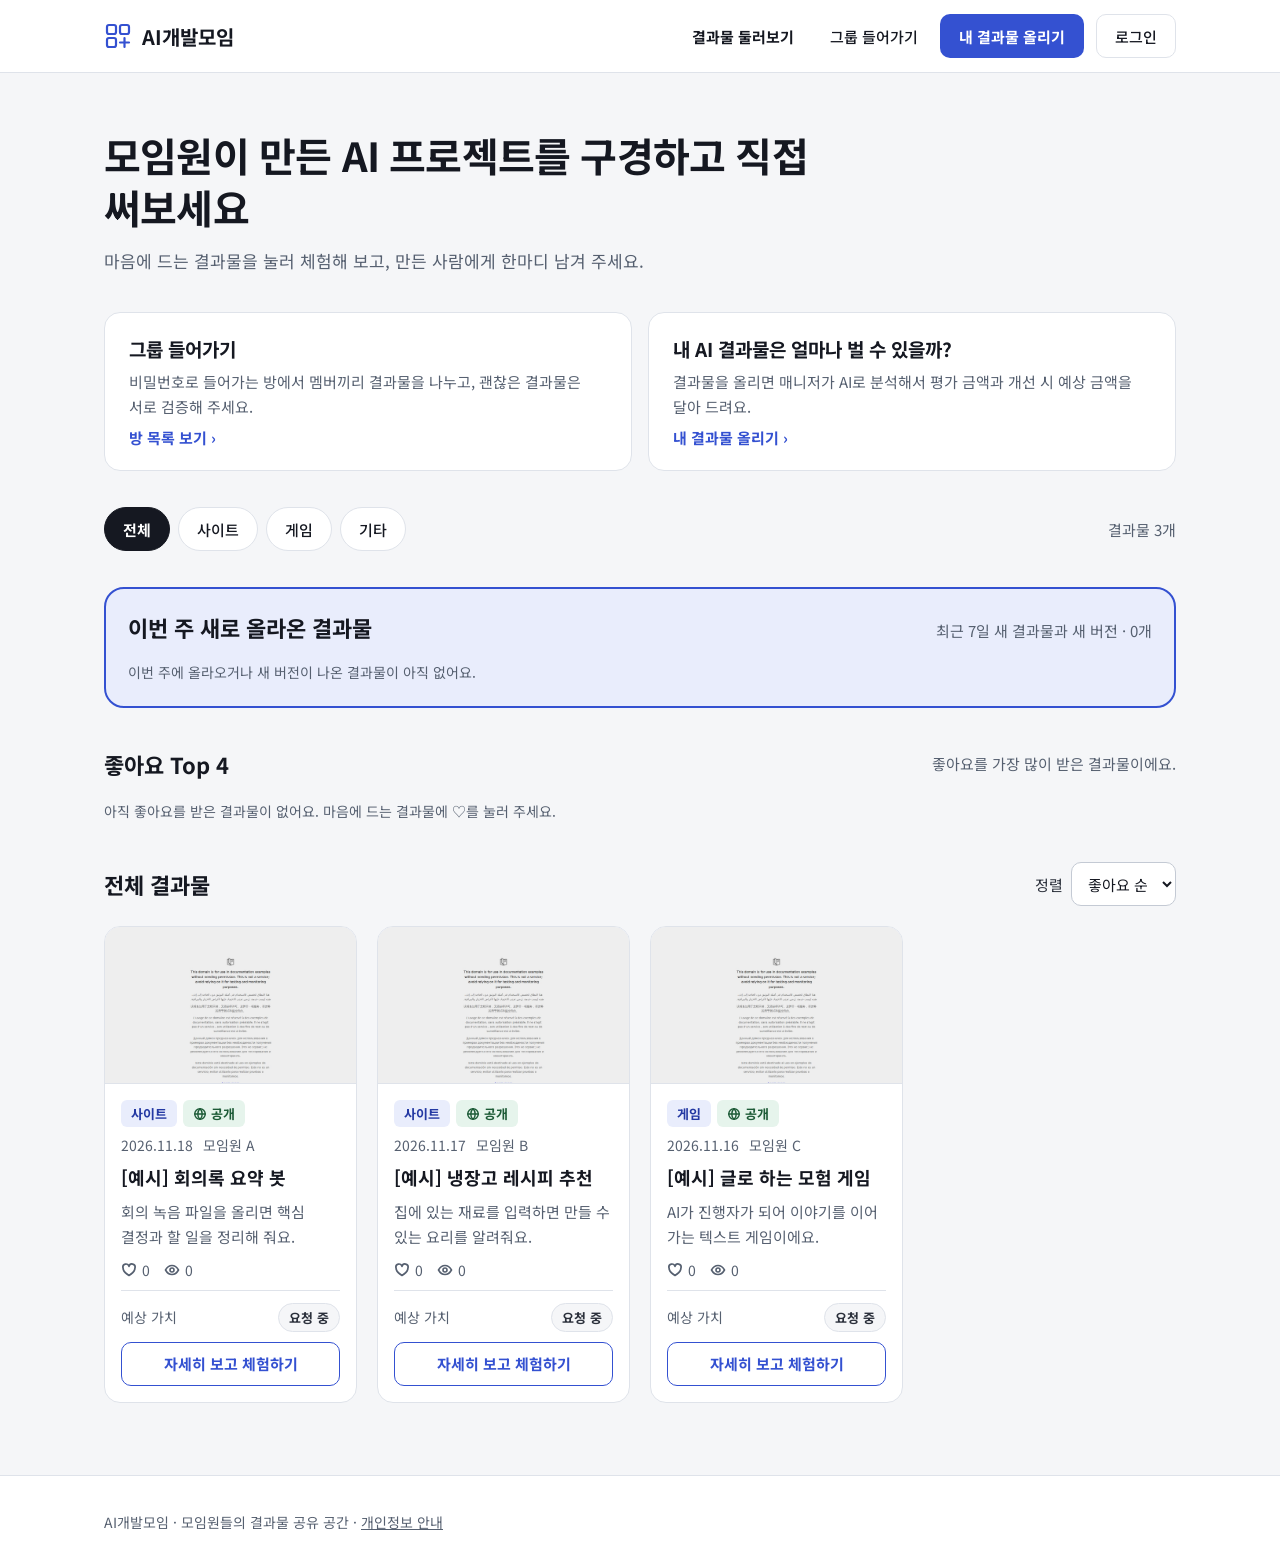
==== index.html @ 5d5a51fa "Supabase로 옮기기: 표, 읽기 규칙, 서버 함수와 사이트 코드 (작업 중) Co-Authored-By: Claude Opus 5.5 <noreply@anthropic.com" ====
<!doctype html>
<html lang="ko">
<head>
<meta charset="utf-8">
<meta name="viewport" content="width=device-width, initial-scale=1">
<link rel="preconnect" href="https://fonts.googleapis.com">
<link rel="preconnect" href="https://fonts.gstatic.com" crossorigin>
<link rel="stylesheet" href="https://fonts.googleapis.com/css2?family=Noto+Sans+KR:wght@400;500;700&display=swap">
<link rel="stylesheet" href="assets/style.css?v=20261125">
<title>AI개발모임 · 결과물 둘러보기</title>
<meta name="description" content="모임원이 만든 AI 프로젝트를 구경하고 직접 써보는 곳">
</head>
<body>
<header class="site-header">
<div class="inner">
<a class="brand" href="index.html">
<svg aria-hidden="true" width="28" height="28" viewBox="0 0 28 28" fill="none" stroke="#3451D1" stroke-width="2.2" stroke-linecap="round" stroke-linejoin="round"><rect x="3" y="3" width="9" height="9" rx="2"></rect><rect x="16" y="3" width="9" height="9" rx="2"></rect><rect x="3" y="16" width="9" height="9" rx="2"></rect><path d="M20.5 16v9M16 20.5h9"></path></svg>
AI개발모임
</a>
<nav class="site-nav" aria-label="주요 메뉴">
<a class="nav-link" href="index.html" aria-current="page">결과물 둘러보기</a>
<a class="nav-link" href="groups.html">그룹 들어가기</a>
<a class="btn btn-primary" href="submit.html">내 결과물 올리기</a>
</nav>
<div class="account" id="account"></div>
</div>
</header>
<main class="page-list">
<section class="hero">
<h1>모임원이 만든 AI 프로젝트를 구경하고 직접 써보세요</h1>
<p>마음에 드는 결과물을 눌러 체험해 보고, 만든 사람에게 한마디 남겨 주세요.</p>
</section>
<section class="promo-grid" aria-label="더 해 볼 것">
<a class="promo" href="groups.html">
<span class="promo-title">그룹 들어가기</span>
<span class="promo-text">비밀번호로 들어가는 방에서 멤버끼리 결과물을 나누고, 괜찮은 결과물은 서로 검증해 주세요.</span>
<span class="promo-go">방 목록 보기 ›</span>
</a>
<a class="promo" href="submit.html">
<span class="promo-title">내 AI 결과물은 얼마나 벌 수 있을까?</span>
<span class="promo-text">결과물을 올리면 매니저가 AI로 분석해서 평가 금액과 개선 시 예상 금액을 달아 드려요.</span>
<span class="promo-go">내 결과물 올리기 ›</span>
</a>
</section>
<div class="toolbar">
<div class="chips" id="chips" role="group" aria-label="분류로 걸러 보기"></div>
<p class="count" id="count" aria-live="polite"></p>
</div>
<div class="board" id="board"></div>
</main>
<footer class="site-footer"><div class="inner">AI개발모임 · 모임원들의 결과물 공유 공간 · <a href="privacy.html">개인정보 안내</a></div></footer>
<script src="assets/config.js?v=20261125"></script>
<script src="assets/vendor/supabase-2.99.3.js"></script>
<script src="assets/db.js?v=20261125"></script>
<script src="assets/account.js?v=20261125"></script>
<script src="assets/sheet.js?v=20261125"></script>
<script src="assets/app.js?v=20261125"></script>
<script src="assets/groups.js?v=20261125"></script>
<script src="assets/manager.js?v=20261125"></script>
<script src="assets/board.js?v=20261125"></script>
<script src="assets/list.js?v=20261125"></script>
</body>
</html>
---- assets/style.css ----
:root {
  --ground: #F5F6F8;
  --surface: #FFFFFF;
  --ink: #151821;
  --body: #2B303B;
  --muted: #566070;
  --line: #DFE3EA;
  --field-line: #C4CAD4;
  --accent: #3451D1;
  --accent-dark: #2439A3;
  --tint: #E9EDFC;
}
* { box-sizing: border-box; }
html { -webkit-text-size-adjust: 100%; }
body {
  margin: 0;
  min-height: 100vh;
  display: flex;
  flex-direction: column;
  background: var(--ground);
  color: var(--ink);
  font-family: 'Noto Sans KR', system-ui, -apple-system, 'Apple SD Gothic Neo', 'Malgun Gothic', sans-serif;
  word-break: keep-all;
  overflow-wrap: anywhere;
}
a { color: var(--accent); }
a:hover { color: var(--accent-dark); }
:focus-visible { outline: 3px solid var(--accent); outline-offset: 2px; }

.site-header { background: var(--surface); border-bottom: 1px solid var(--line); }
.site-header .inner {
  max-width: 1120px; margin: 0 auto; padding: 14px 24px;
  display: flex; flex-wrap: wrap; align-items: center; justify-content: space-between; gap: 12px;
}
.brand {
  display: flex; align-items: center; gap: 10px; min-height: 44px;
  color: var(--ink); text-decoration: none; font-size: 20px; font-weight: 700;
}
.brand:hover { color: var(--ink); }
.site-nav { display: flex; flex-wrap: wrap; align-items: center; gap: 8px; }
.nav-link {
  display: inline-flex; align-items: center; min-height: 44px; padding: 0 14px;
  color: var(--ink); text-decoration: none; font-size: 15px; font-weight: 500;
}
.nav-link[aria-current="page"] { font-weight: 700; }

.btn {
  display: inline-flex; align-items: center; justify-content: center; gap: 8px;
  min-height: 44px; padding: 0 18px; border-radius: 10px; border: 1px solid transparent;
  font-family: inherit; font-size: 15px; font-weight: 700; text-decoration: none; cursor: pointer;
}
.btn-primary { background: var(--accent); color: #FFFFFF; }
.btn-primary:hover { background: var(--accent-dark); color: #FFFFFF; }
.btn-outline { border-color: var(--accent); color: var(--accent); background: transparent; }
.btn-outline:hover { background: var(--tint); }
.btn-plain { border-color: var(--line); background: var(--surface); color: var(--ink); font-weight: 500; }
.btn-plain:hover { color: var(--ink); border-color: var(--field-line); }
.btn-lg { min-height: 52px; padding: 0 28px; border-radius: 12px; font-size: 17px; }
.btn-block { display: flex; width: 100%; }

main { flex-grow: 1; width: 100%; margin: 0 auto; }
.page-list { max-width: 1120px; padding: 56px 24px 72px; display: flex; flex-direction: column; gap: 36px; }
.page-detail { max-width: 800px; padding: 32px 24px 72px; display: flex; flex-direction: column; gap: 32px; }
.page-narrow { max-width: 680px; padding: 48px 24px 72px; display: flex; flex-direction: column; gap: 28px; }

.hero { display: flex; flex-direction: column; gap: 14px; max-width: 720px; }
.hero h1 { margin: 0; font-size: clamp(28px, 5vw, 40px); line-height: 1.3; letter-spacing: -0.02em; }
.hero p { margin: 0; font-size: 17px; line-height: 1.7; color: var(--muted); }

.list-section { display: flex; flex-direction: column; gap: 20px; }
.toolbar { display: flex; flex-wrap: wrap; align-items: center; justify-content: space-between; gap: 12px; }
.chips { display: flex; flex-wrap: wrap; gap: 8px; }
.chip {
  min-height: 44px; padding: 0 18px; border-radius: 999px; border: 1px solid var(--line);
  background: var(--surface); color: var(--ink); font-family: inherit; font-size: 15px; font-weight: 500; cursor: pointer;
}
.chip[aria-pressed="true"] { background: var(--ink); border-color: var(--ink); color: #FFFFFF; font-weight: 700; }
.count { margin: 0; font-size: 15px; color: var(--muted); }

.grid { display: grid; grid-template-columns: repeat(auto-fill, minmax(300px, 1fr)); gap: 24px; }
.card {
  background: var(--surface); border: 1px solid var(--line); border-radius: 16px; overflow: hidden;
  display: flex; flex-direction: column;
}
.thumb {
  aspect-ratio: 16 / 10; background: var(--tint); border-bottom: 1px solid var(--line);
  display: flex; align-items: center; justify-content: center; overflow: hidden;
  font-size: 14px; color: var(--muted); text-align: center; padding: 0;
}
.thumb img { width: 100%; height: 100%; object-fit: cover; object-position: top center; display: block; }
.thumb-lg { border: 1px solid var(--line); border-radius: 16px; }
.card-body { padding: 20px; display: flex; flex-direction: column; gap: 10px; flex-grow: 1; }
.tag {
  align-self: flex-start; padding: 4px 10px; border-radius: 6px; background: var(--tint);
  color: var(--accent-dark); font-size: 13px; font-weight: 700;
}
.card h2 { margin: 0; font-size: 20px; line-height: 1.4; }
.card h2 a { color: var(--ink); text-decoration: none; }
.card h2 a:hover { color: var(--accent); }
.card .summary { margin: 0; font-size: 15px; line-height: 1.65; color: var(--muted); flex-grow: 1; }
.card-meta { padding-top: 12px; border-top: 1px solid var(--line); font-size: 14px; color: var(--muted); }

.empty {
  background: var(--surface); border: 1px dashed var(--field-line); border-radius: 16px;
  padding: 48px 24px; text-align: center; color: var(--muted); font-size: 16px; line-height: 1.7;
  display: flex; flex-direction: column; align-items: center; gap: 16px;
}
.empty p { margin: 0; }

.back { align-self: flex-start; display: inline-flex; align-items: center; gap: 6px; min-height: 44px; font-size: 15px; font-weight: 500; text-decoration: none; }
.detail-head { display: flex; flex-direction: column; gap: 16px; }
.detail-head h1 { margin: 0; font-size: clamp(28px, 5vw, 36px); line-height: 1.3; letter-spacing: -0.02em; }
.detail-head .summary { margin: 0; font-size: 18px; line-height: 1.7; color: var(--muted); }
.detail-head .meta { margin: 0; font-size: 14px; color: var(--muted); }
.actions { display: flex; flex-wrap: wrap; gap: 12px; padding-top: 8px; }

.panel { background: var(--surface); border: 1px solid var(--line); border-radius: 16px; padding: 28px; display: flex; flex-direction: column; gap: 24px; }
.panel section { display: flex; flex-direction: column; gap: 10px; }
.panel h2 { margin: 0; font-size: 20px; }
.panel p { margin: 0; font-size: 16px; line-height: 1.8; color: var(--body); white-space: pre-line; }
.panel ol { margin: 0; padding-left: 22px; font-size: 16px; line-height: 1.9; color: var(--body); }
.panel ul { margin: 0; padding-left: 22px; display: flex; flex-direction: column; gap: 6px; font-size: 16px; line-height: 1.8; color: var(--body); }
.tools { display: flex; flex-wrap: wrap; gap: 8px; }
.tools span { padding: 6px 12px; border-radius: 8px; background: var(--ground); border: 1px solid var(--line); font-size: 14px; color: var(--body); }

.feedback { display: flex; flex-direction: column; gap: 16px; }
.feedback h2 { margin: 0; font-size: 22px; }
.notice { background: var(--surface); border: 1px solid var(--line); border-radius: 14px; padding: 24px; font-size: 16px; line-height: 1.7; color: var(--body); }
.notice h1 { margin: 0 0 10px; font-size: 28px; line-height: 1.3; color: var(--ink); }
.notice p { margin: 0 0 16px; }
.notice p:last-child { margin-bottom: 0; }

.site-footer { border-top: 1px solid var(--line); background: var(--surface); }
.site-footer .inner { max-width: 1120px; margin: 0 auto; padding: 24px; font-size: 14px; color: var(--muted); }
.site-footer a { display: inline-block; padding: 12px 0; color: var(--muted); }
.site-footer a:hover { color: var(--accent-dark); }

.hint { margin: 0; font-size: 14px; line-height: 1.6; color: var(--muted); }
.feedback-frame { background: var(--surface); border: 1px solid var(--line); border-radius: 14px; padding: 8px 20px; min-height: 120px; }
.feedback-frame .utterances { max-width: none; }

.page-head { display: flex; flex-direction: column; gap: 10px; }
.page-head h1 { margin: 0; font-size: clamp(28px, 5vw, 34px); line-height: 1.3; letter-spacing: -0.02em; }
.page-head p { margin: 0; font-size: 16px; line-height: 1.7; color: var(--muted); }

.form { background: var(--surface); border: 1px solid var(--line); border-radius: 16px; padding: 28px; display: flex; flex-direction: column; gap: 22px; }
.field { display: flex; flex-direction: column; gap: 6px; }
.field label { font-size: 15px; font-weight: 700; }
.field input, .field select, .field textarea {
  width: 100%; min-height: 48px; padding: 0 14px; border: 1px solid var(--field-line); border-radius: 10px;
  background: var(--surface); color: var(--ink); font-family: inherit; font-size: 16px;
}
.field textarea { min-height: 160px; padding: 12px 14px; line-height: 1.6; resize: vertical; }
.field-row { display: grid; grid-template-columns: repeat(auto-fit, minmax(220px, 1fr)); gap: 16px; }
.form-actions { display: flex; flex-wrap: wrap; justify-content: flex-end; gap: 10px; padding-top: 6px; }
.form-error { margin: 0; padding: 12px 14px; border-radius: 10px; background: #FDECEC; color: #8A1C1C; font-size: 15px; line-height: 1.6; }
.btn[disabled] { opacity: 0.6; cursor: default; }

.done { background: var(--surface); border: 1px solid var(--line); border-radius: 16px; padding: 48px 28px; display: flex; flex-direction: column; align-items: center; gap: 16px; text-align: center; }
.done h1 { margin: 0; font-size: 30px; line-height: 1.3; }
.done p { margin: 0; font-size: 16px; line-height: 1.7; color: var(--muted); }
.done .actions { justify-content: center; }
[hidden] { display: none !important; }
.login-box { display: flex; flex-wrap: wrap; align-items: center; justify-content: space-between; gap: 14px; padding: 16px 18px; border-radius: 12px; background: var(--ground); border: 1px solid var(--line); }
.login-text { margin: 0; flex: 1 1 260px; font-size: 14px; line-height: 1.6; color: var(--body); }
.stack { display: flex; flex-direction: column; gap: 28px; }

/* 오른쪽 위 로그인과 내 정보 메뉴 */
.site-nav { margin-left: auto; }
.account { position: relative; display: flex; align-items: center; }
@media (max-width: 559px) {
  /* 휴대폰: 첫 줄에 이름표와 로그인, 둘째 줄에 메뉴 */
  .brand { flex: 1 1 auto; }
  .account { order: 2; }
  .account-btn { max-width: 160px; }
  .site-nav { order: 3; flex-basis: 100%; margin-left: 0; }
}
.account-btn {
  display: inline-flex; align-items: center; gap: 8px; min-height: 44px; max-width: 200px;
  padding: 0 14px 0 6px; border: 1px solid var(--line); border-radius: 999px; background: var(--surface);
  color: var(--ink); font-family: inherit; font-size: 15px; font-weight: 500; cursor: pointer;
}
.account-btn:hover { border-color: var(--field-line); }
.avatar {
  flex: none; width: 32px; height: 32px; border-radius: 50%; background: var(--tint); color: var(--accent-dark);
  display: inline-flex; align-items: center; justify-content: center; font-size: 14px; font-weight: 700;
}
.avatar-lg { width: 56px; height: 56px; font-size: 22px; }
.account-name { overflow: hidden; text-overflow: ellipsis; white-space: nowrap; }
.account-pop {
  position: absolute; right: 0; top: calc(100% + 8px); z-index: 20; width: 300px;
  background: var(--surface); border: 1px solid var(--line); border-radius: 14px;
  box-shadow: 0 8px 24px rgba(21, 24, 33, 0.12); padding: 18px; display: flex; flex-direction: column; gap: 10px;
}
.account-pop.is-sheet { position: fixed; left: 16px; right: 16px; width: auto; }
.account-pop p { margin: 0; font-size: 14px; line-height: 1.6; color: var(--body); }
.account-pop .pop-name { font-size: 16px; font-weight: 700; color: var(--ink); }
.pop-google { min-height: 44px; }
.pop-link {
  display: flex; align-items: center; width: 100%; min-height: 44px; padding: 0 12px; border: 0; border-radius: 10px;
  background: transparent; color: var(--ink); font-family: inherit; font-size: 15px; font-weight: 500;
  text-align: left; text-decoration: none; cursor: pointer;
}
.pop-link:hover, .pop-link[aria-current="page"] { background: var(--ground); color: var(--ink); }
.pop-out { color: var(--muted); }
.pop-more { display: inline-flex; align-items: center; min-height: 44px; font-size: 14px; }

/* 내 정보 화면 */
.profile {
  display: flex; flex-wrap: wrap; align-items: center; gap: 16px; padding: 24px;
  background: var(--surface); border: 1px solid var(--line); border-radius: 16px;
}
.profile-text { flex: 1 1 200px; display: flex; flex-direction: column; gap: 4px; min-width: 0; }
.profile-name { margin: 0; font-size: 20px; font-weight: 700; overflow-wrap: anywhere; }
.section-title { margin: 0; font-size: 22px; }
.me-login { display: flex; flex-direction: column; gap: 16px; }
.me-login p { margin: 0; }
.page-narrow .grid { grid-template-columns: repeat(auto-fill, minmax(260px, 1fr)); }

/* 첫 화면의 그룹, 수익 평가 안내 */
.promo-grid { display: grid; grid-template-columns: repeat(auto-fit, minmax(280px, 1fr)); gap: 16px; }
.promo {
  display: flex; flex-direction: column; gap: 8px; padding: 22px 24px; border-radius: 16px;
  background: var(--surface); border: 1px solid var(--line); color: var(--ink); text-decoration: none;
}
.promo:hover { border-color: var(--accent); color: var(--ink); }
.promo-title { font-size: 19px; font-weight: 700; }
.promo-text { font-size: 15px; line-height: 1.65; color: var(--muted); }
.promo-go { font-size: 15px; font-weight: 700; color: var(--accent); }

/* 그룹 */
.stack-sm { display: flex; flex-direction: column; gap: 14px; }
.notice-warn { background: #FFF7E6; border-color: #F0D9A8; color: #5C4310; }
.notice-warn p { margin: 0; }
.group-list { display: flex; flex-direction: column; gap: 10px; }
.group-item {
  display: flex; flex-direction: column; gap: 4px; padding: 16px 18px; min-height: 44px; border-radius: 12px;
  background: var(--surface); border: 1px solid var(--line); color: var(--ink); text-decoration: none;
}
.group-item:hover { border-color: var(--accent); color: var(--ink); }
.group-name { font-size: 17px; font-weight: 700; }
.page-narrow-inner { max-width: 680px; width: 100%; }
.tag-row { display: flex; flex-wrap: wrap; gap: 6px; }
.tag-private { background: #FFF1E0; color: #8A4B00; }
.verify { display: flex; flex-wrap: wrap; align-items: center; justify-content: space-between; gap: 10px; }
.verify-count { font-size: 14px; color: var(--muted); }
.badge-verified { padding: 6px 10px; border-radius: 8px; background: #E3F5EA; color: #145A32; font-size: 14px; font-weight: 700; }
.btn-sm { min-height: 44px; padding: 0 14px; font-size: 14px; }
.group-box { border: 1px solid var(--line); border-radius: 12px; padding: 16px 18px; margin: 0; gap: 14px; }
.group-box legend { padding: 0 6px; font-size: 15px; font-weight: 700; }
.radio-row { display: flex; flex-direction: column; gap: 8px; }
.radio { display: flex; align-items: center; gap: 10px; min-height: 44px; font-size: 15px; line-height: 1.5; cursor: pointer; }
.radio input { width: 20px; height: 20px; flex: none; margin: 0; }
.radio input:disabled + * , .radio:has(input:disabled) { color: var(--muted); cursor: default; }

/* 게임 수익 평가 */
.result { display: flex; flex-direction: column; gap: 16px; }
.result h2:focus { outline: none; }
.stat-grid { display: grid; grid-template-columns: repeat(2, minmax(0, 1fr)); gap: 12px; }
.stat {
  display: flex; flex-direction: column; gap: 4px; padding: 18px; border-radius: 14px;
  background: var(--surface); border: 1px solid var(--line);
}
.stat-label { font-size: 14px; color: var(--muted); }
.stat-value { font-size: 26px; font-weight: 700; color: var(--ink); line-height: 1.3; }
.stat-sub { font-size: 14px; color: var(--muted); }
.panel h3 { margin: 0; font-size: 17px; }

/* 카드: 사진 넘겨 보기, 날짜와 작성자, 예상 가치 */
.thumb { position: relative; }
.thumb-nav {
  position: absolute; top: 50%; transform: translateY(-50%); width: 44px; height: 44px; border-radius: 50%;
  border: 1px solid var(--line); background: rgba(255, 255, 255, 0.94); color: var(--ink);
  display: inline-flex; align-items: center; justify-content: center; cursor: pointer; padding: 0;
}
.thumb-nav:hover { border-color: var(--accent); color: var(--accent); }
.thumb-nav[hidden] { display: none; }
.thumb-prev { left: 8px; }
.thumb-next { right: 8px; }
.thumb-count {
  position: absolute; right: 10px; bottom: 10px; padding: 3px 9px; border-radius: 999px;
  background: rgba(21, 24, 33, 0.78); color: #FFFFFF; font-size: 13px; font-weight: 500;
}
.thumb-count[hidden] { display: none; }
.card-top { display: flex; align-items: flex-start; justify-content: space-between; gap: 10px; }
.card-when { display: flex; flex-direction: column; align-items: flex-end; gap: 2px; font-size: 14px; color: var(--muted); text-align: right; min-width: 0; overflow-wrap: anywhere; }
.tag { display: inline-flex; align-items: center; gap: 4px; }
.tag-public { background: #E6F4EC; color: #1D5B37; }
.card-value {
  display: flex; flex-wrap: wrap; align-items: baseline; justify-content: space-between; gap: 6px 14px;
  padding-top: 12px; border-top: 1px solid var(--line); font-size: 14px; color: var(--body);
}
.card-value strong { font-size: 16px; color: var(--ink); }
.value-label { color: var(--muted); }
.value-state {
  display: inline-flex; align-items: center; padding: 4px 10px; border-radius: 999px;
  background: var(--ground); border: 1px solid var(--line); font-size: 13px; font-weight: 700; color: var(--body);
}
.value-state.is-busy { background: #FFF7E6; border-color: #F0D9A8; color: #5C4310; }

/* 상세 화면의 예상 가치와 매니저 도구 */
.value-section { display: flex; flex-direction: column; gap: 16px; }
.value-panel { gap: 16px; }
.value-head { display: flex; flex-wrap: wrap; align-items: center; justify-content: space-between; gap: 10px; }
.value-head h2 { margin: 0; font-size: 20px; }
.value-memo { white-space: pre-line; }
.manager-box { border-color: var(--accent); }
.form-actions-start { justify-content: flex-start; }

/* 그룹 들어가기: 방 목록 */
.page-head-row { flex-direction: row; flex-wrap: wrap; align-items: flex-end; justify-content: space-between; gap: 16px; }
.page-head-row .stack-sm { flex: 1 1 320px; }
.page-head-row h1, .page-head-row p { margin: 0; }
ol.group-list { list-style: none; margin: 0; padding: 0; }
.group-row { flex-direction: row; align-items: center; gap: 14px; }
.group-num { flex: none; min-width: 40px; font-size: 18px; font-weight: 700; color: var(--accent); }
.group-main { flex: 1 1 auto; display: flex; flex-direction: column; gap: 4px; min-width: 0; overflow-wrap: anywhere; }
.group-owner { align-self: flex-start; font-size: 13px; font-weight: 700; color: var(--accent-dark); }
.group-state {
  flex: none; display: inline-flex; align-items: center; gap: 4px; padding: 4px 10px; border-radius: 999px;
  background: var(--ground); font-size: 13px; font-weight: 700; color: var(--body);
}
.group-state.is-in { background: #E6F4EC; color: #1D5B37; }

/* 방 화면 */
.room-head { display: flex; flex-direction: column; gap: 14px; }
.room-head h1 { margin: 0; font-size: clamp(30px, 6vw, 44px); line-height: 1.25; letter-spacing: -0.02em; overflow-wrap: anywhere; }
.room-head > p:not(.hint) { margin: 0; font-size: 18px; line-height: 1.7; color: var(--body); }
.section-icon { display: flex; align-items: center; gap: 8px; }
.section-icon svg { width: 20px; height: 20px; flex: none; }

/* 내 정보: 매니저 모드 스위치 */
.switch-row { display: flex; flex-wrap: wrap; align-items: center; justify-content: space-between; gap: 14px; }
.switch-text { flex: 1 1 240px; display: flex; flex-direction: column; gap: 6px; }
.switch {
  display: inline-flex; align-items: center; gap: 10px; min-height: 44px; padding: 0 14px 0 6px;
  border: 1px solid var(--field-line); border-radius: 999px; background: var(--surface); color: var(--ink);
  font-family: inherit; font-size: 15px; font-weight: 700; cursor: pointer;
}
.switch-knob { position: relative; width: 44px; height: 26px; border-radius: 999px; background: var(--field-line); transition: background 0.15s; }
.switch-knob::after {
  content: ''; position: absolute; top: 3px; left: 3px; width: 20px; height: 20px; border-radius: 50%;
  background: #FFFFFF; transition: transform 0.15s;
}
.switch[aria-checked="true"] { border-color: var(--accent); }
.switch[aria-checked="true"] .switch-knob { background: var(--accent); }
.switch[aria-checked="true"] .switch-knob::after { transform: translateX(18px); }
.account-id code { font-size: 14px; padding: 2px 6px; border-radius: 6px; background: var(--surface); border: 1px solid var(--line); overflow-wrap: anywhere; }

/* 좋아요와 조회수 */
.sr-only { position: absolute; width: 1px; height: 1px; padding: 0; margin: -1px; overflow: hidden; clip: rect(0, 0, 0, 0); white-space: nowrap; border: 0; }
.card-stats { display: flex; align-items: center; gap: 14px; font-size: 14px; color: var(--muted); }
.stat-item { display: inline-flex; align-items: center; gap: 5px; }
.like-btn { gap: 6px; }
.like-btn[aria-pressed="true"] { border-color: #E0B4BF; background: #FDF0F3; color: #A2213F; }
.like-btn[aria-pressed="true"]:hover { color: #A2213F; }
.like-btn { display: inline-flex; align-items: center; gap: 6px; font-family: inherit; cursor: pointer; }
.like-mini {
  min-height: 44px; min-width: 44px; margin: -8px 0 -8px -10px; padding: 0 10px; border: 0; border-radius: 999px;
  background: transparent; color: var(--muted); font-size: 14px;
}
.like-mini:hover { background: #FDF0F3; color: #A2213F; }
.like-mini[aria-pressed="true"] { color: #A2213F; }

/* 결과물 판: 이번 주 새 결과물, 순위 */
.board { display: flex; flex-direction: column; gap: 40px; }
.grid-4 { grid-template-columns: repeat(4, minmax(0, 1fr)); gap: 20px; }
@media (max-width: 1040px) { .grid-4 { grid-template-columns: repeat(3, minmax(0, 1fr)); } }
@media (max-width: 780px) { .grid-4 { grid-template-columns: repeat(2, minmax(0, 1fr)); } }
@media (max-width: 540px) { .grid-4 { grid-template-columns: minmax(0, 1fr); } }
.grid-4 .card-body { padding: 16px; }
.grid-4 .card h2 { font-size: 18px; }
.week-box {
  display: flex; flex-direction: column; gap: 18px; padding: 22px; border-radius: 20px;
  border: 2px solid var(--accent); background: var(--tint);
}
.week-head { display: flex; flex-wrap: wrap; align-items: baseline; justify-content: space-between; gap: 8px; }
.sort-box { display: flex; align-items: center; gap: 8px; font-size: 15px; color: var(--body); }
.sort-select {
  min-height: 44px; padding: 0 12px; border: 1px solid var(--field-line); border-radius: 10px;
  background: var(--surface); color: var(--ink); font-family: inherit; font-size: 15px;
}
.card { position: relative; }
.card.is-rank { border-width: 3px; }
.card.rank-1 { border-color: #C9A227; box-shadow: 0 0 0 3px rgba(201, 162, 39, 0.18); }
.card.rank-2 { border-color: #9AA3AF; box-shadow: 0 0 0 3px rgba(154, 163, 175, 0.2); }
.card.rank-3 { border-color: #B87333; box-shadow: 0 0 0 3px rgba(184, 115, 51, 0.18); }
.card.rank-4 { border-color: var(--accent); box-shadow: 0 0 0 3px rgba(52, 81, 209, 0.15); }
.rank-badge {
  position: absolute; top: 10px; left: 10px; z-index: 1; padding: 4px 10px; border-radius: 999px;
  background: var(--accent); color: #FFFFFF; font-size: 14px; font-weight: 700;
}
.rank-1 .rank-badge { background: #8A6A00; }
.rank-2 .rank-badge { background: #545D6A; }
.rank-3 .rank-badge { background: #8A4B1D; }

/* 버전 */
.tag-version { background: var(--ink); color: #FFFFFF; }
.version-list { list-style: none; margin: 0; padding: 0; display: flex; flex-direction: column; gap: 14px; }
.version-item { display: flex; flex-direction: column; gap: 6px; padding: 14px 16px; border: 1px solid var(--line); border-radius: 12px; }
.version-top { display: flex; flex-wrap: wrap; align-items: baseline; justify-content: space-between; gap: 8px; }
.version-item p { margin: 0; }
.grid-4 .card-top { flex-direction: column; gap: 8px; }
.grid-4 .card-when { flex-direction: row; flex-wrap: wrap; align-items: center; gap: 4px 10px; text-align: left; }
.card-when span { white-space: nowrap; }

/* 잠깐 띄우는 안내 (로그인 실패 등) */
.toast { position: fixed; left: 50%; bottom: 24px; transform: translateX(-50%); z-index: 50; max-width: calc(100% - 32px); padding: 12px 16px; border-radius: 10px; background: #151821; color: #fff; font-size: 15px; box-shadow: 0 6px 24px rgba(0,0,0,.2); }
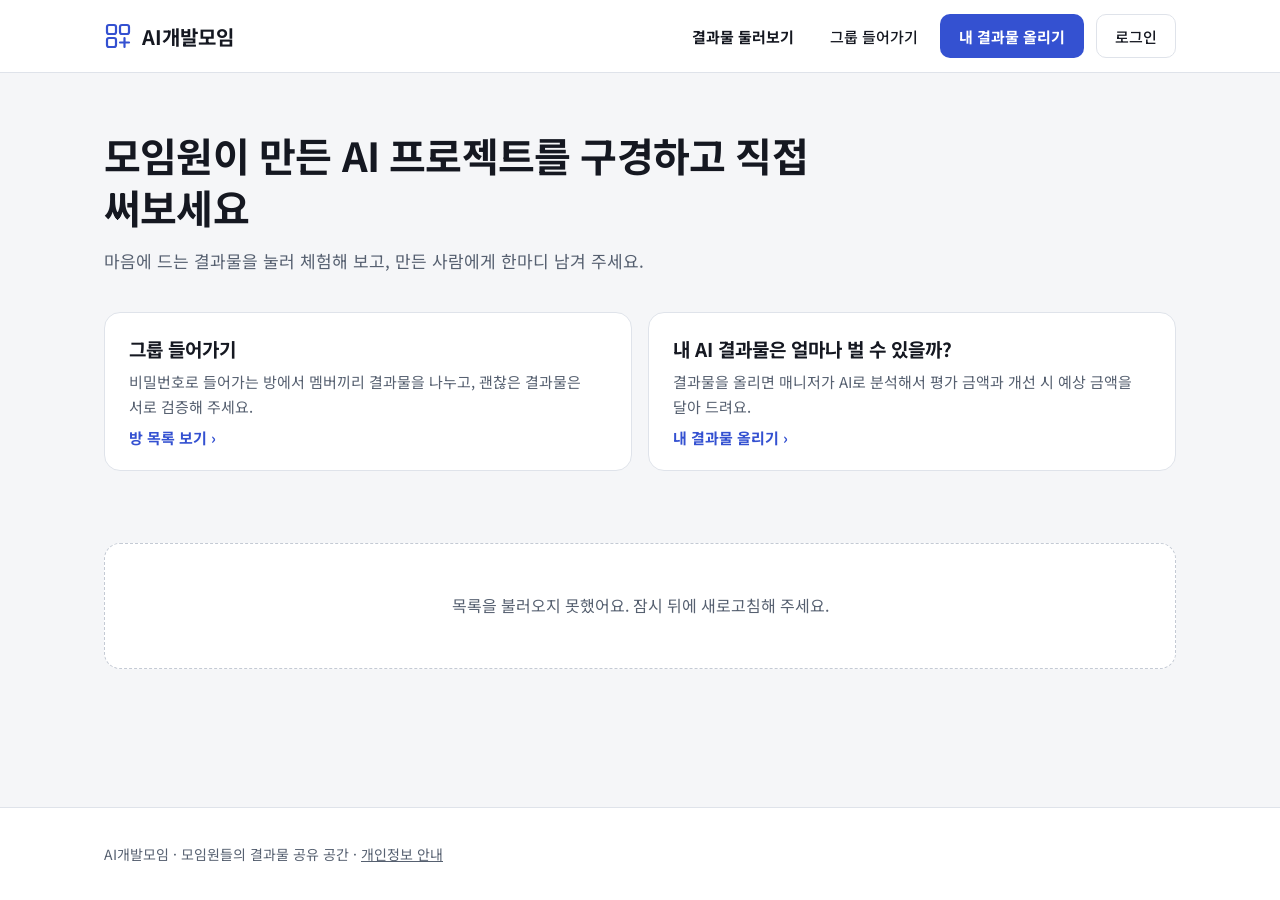
==== commit d23a0f22: "AI 평가를 따로 남기고 버전별 평가 기록 보여 주기, 새 버전 올리기 버튼 다시 보이게 Co-Authored-By: Claude Opus 5.5 <noreply@anthropic" ====
--- a/index.html
+++ b/index.html
@@ -6,7 +6,7 @@
 <link rel="preconnect" href="https://fonts.googleapis.com">
 <link rel="preconnect" href="https://fonts.gstatic.com" crossorigin>
 <link rel="stylesheet" href="https://fonts.googleapis.com/css2?family=Noto+Sans+KR:wght@400;500;700&display=swap">
-<link rel="stylesheet" href="assets/style.css?v=20261125">
+<link rel="stylesheet" href="assets/style.css?v=20261124b">
 <title>AI개발모임 · 결과물 둘러보기</title>
 <meta name="description" content="모임원이 만든 AI 프로젝트를 구경하고 직접 써보는 곳">
 </head>
@@ -49,15 +49,15 @@
 <div class="board" id="board"></div>
 </main>
 <footer class="site-footer"><div class="inner">AI개발모임 · 모임원들의 결과물 공유 공간 · <a href="privacy.html">개인정보 안내</a></div></footer>
-<script src="assets/config.js?v=20261125"></script>
+<script src="assets/config.js?v=20261124b"></script>
 <script src="assets/vendor/supabase-2.99.3.js"></script>
-<script src="assets/db.js?v=20261125"></script>
-<script src="assets/account.js?v=20261125"></script>
-<script src="assets/sheet.js?v=20261125"></script>
-<script src="assets/app.js?v=20261125"></script>
-<script src="assets/groups.js?v=20261125"></script>
-<script src="assets/manager.js?v=20261125"></script>
-<script src="assets/board.js?v=20261125"></script>
-<script src="assets/list.js?v=20261125"></script>
+<script src="assets/db.js?v=20261124b"></script>
+<script src="assets/account.js?v=20261124b"></script>
+<script src="assets/sheet.js?v=20261124b"></script>
+<script src="assets/app.js?v=20261124b"></script>
+<script src="assets/groups.js?v=20261124b"></script>
+<script src="assets/manager.js?v=20261124b"></script>
+<script src="assets/board.js?v=20261124b"></script>
+<script src="assets/list.js?v=20261124b"></script>
 </body>
 </html>
--- a/assets/style.css
+++ b/assets/style.css
@@ -406,3 +406,12 @@
 
 /* 잠깐 띄우는 안내 (로그인 실패 등) */
 .toast { position: fixed; left: 50%; bottom: 24px; transform: translateX(-50%); z-index: 50; max-width: calc(100% - 32px); padding: 12px 16px; border-radius: 10px; background: #151821; color: #fff; font-size: 15px; box-shadow: 0 6px 24px rgba(0,0,0,.2); }
+
+/* 평가 기록 (버전별) */
+.eval-item { display: flex; flex-direction: column; gap: 4px; padding: 10px 12px; border-radius: 10px; background: var(--ground); }
+.eval-top { display: flex; flex-wrap: wrap; align-items: center; gap: 8px; }
+.eval-older > summary, .ai-eval > summary { cursor: pointer; color: var(--accent); font-size: 15px; padding: 4px 0; }
+.eval-older { display: flex; flex-direction: column; gap: 8px; }
+.eval-older[open] > .eval-item { margin-top: 8px; }
+.tag-ai { background: var(--tint); color: var(--accent-dark); }
+.tag-final { background: #E7F6EC; color: #1E6B3A; }
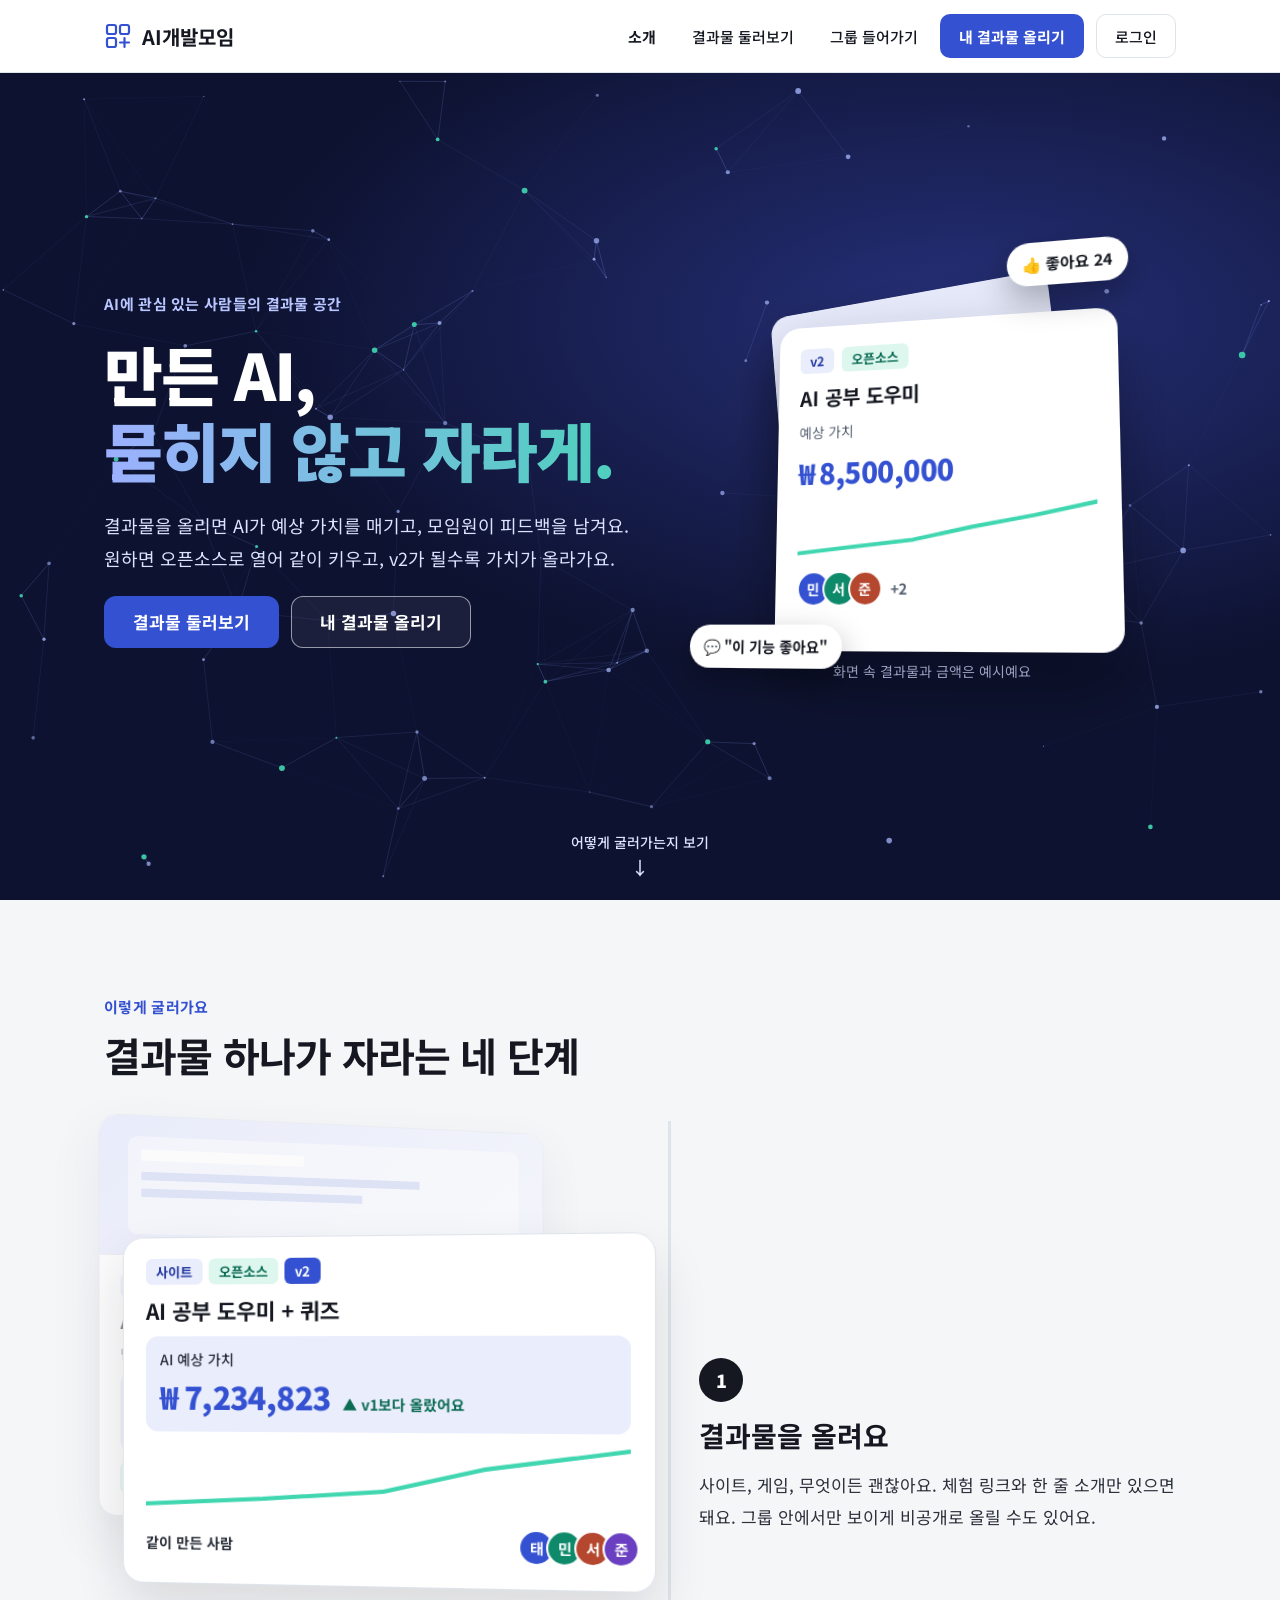
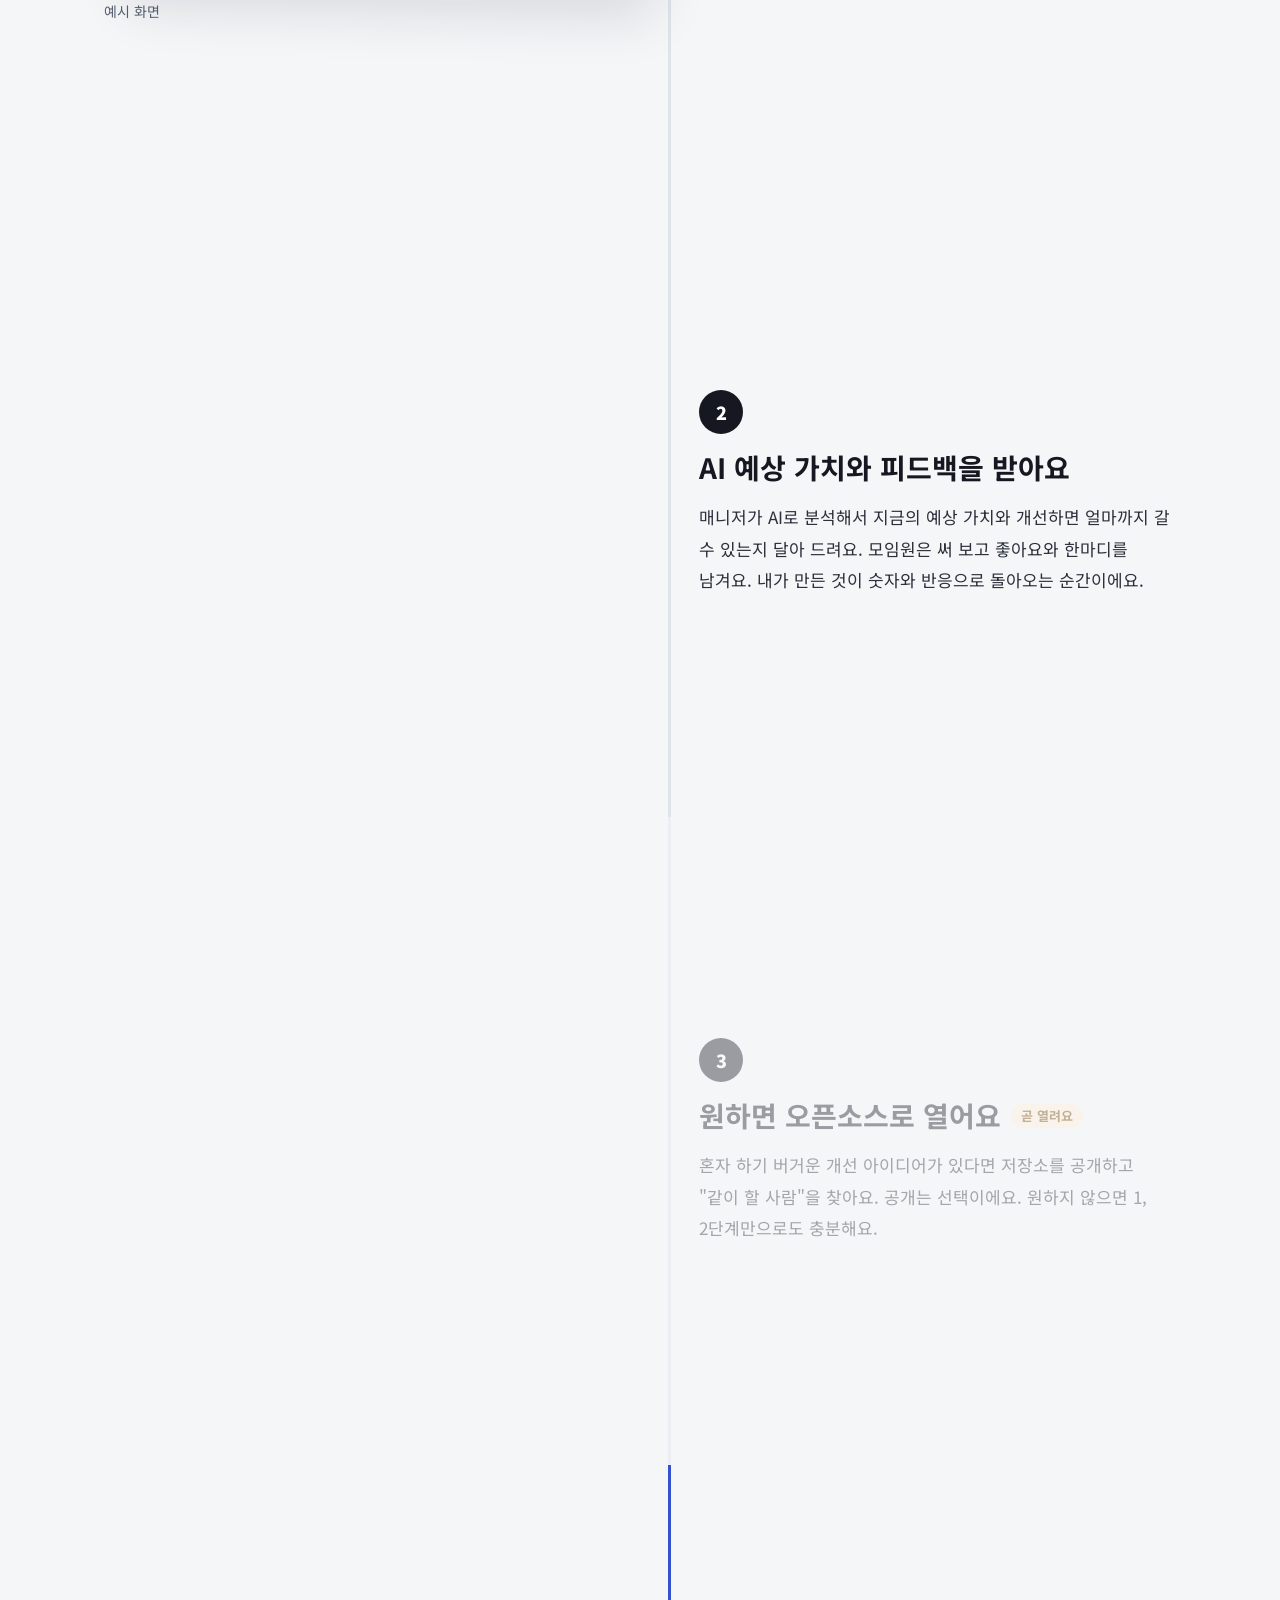
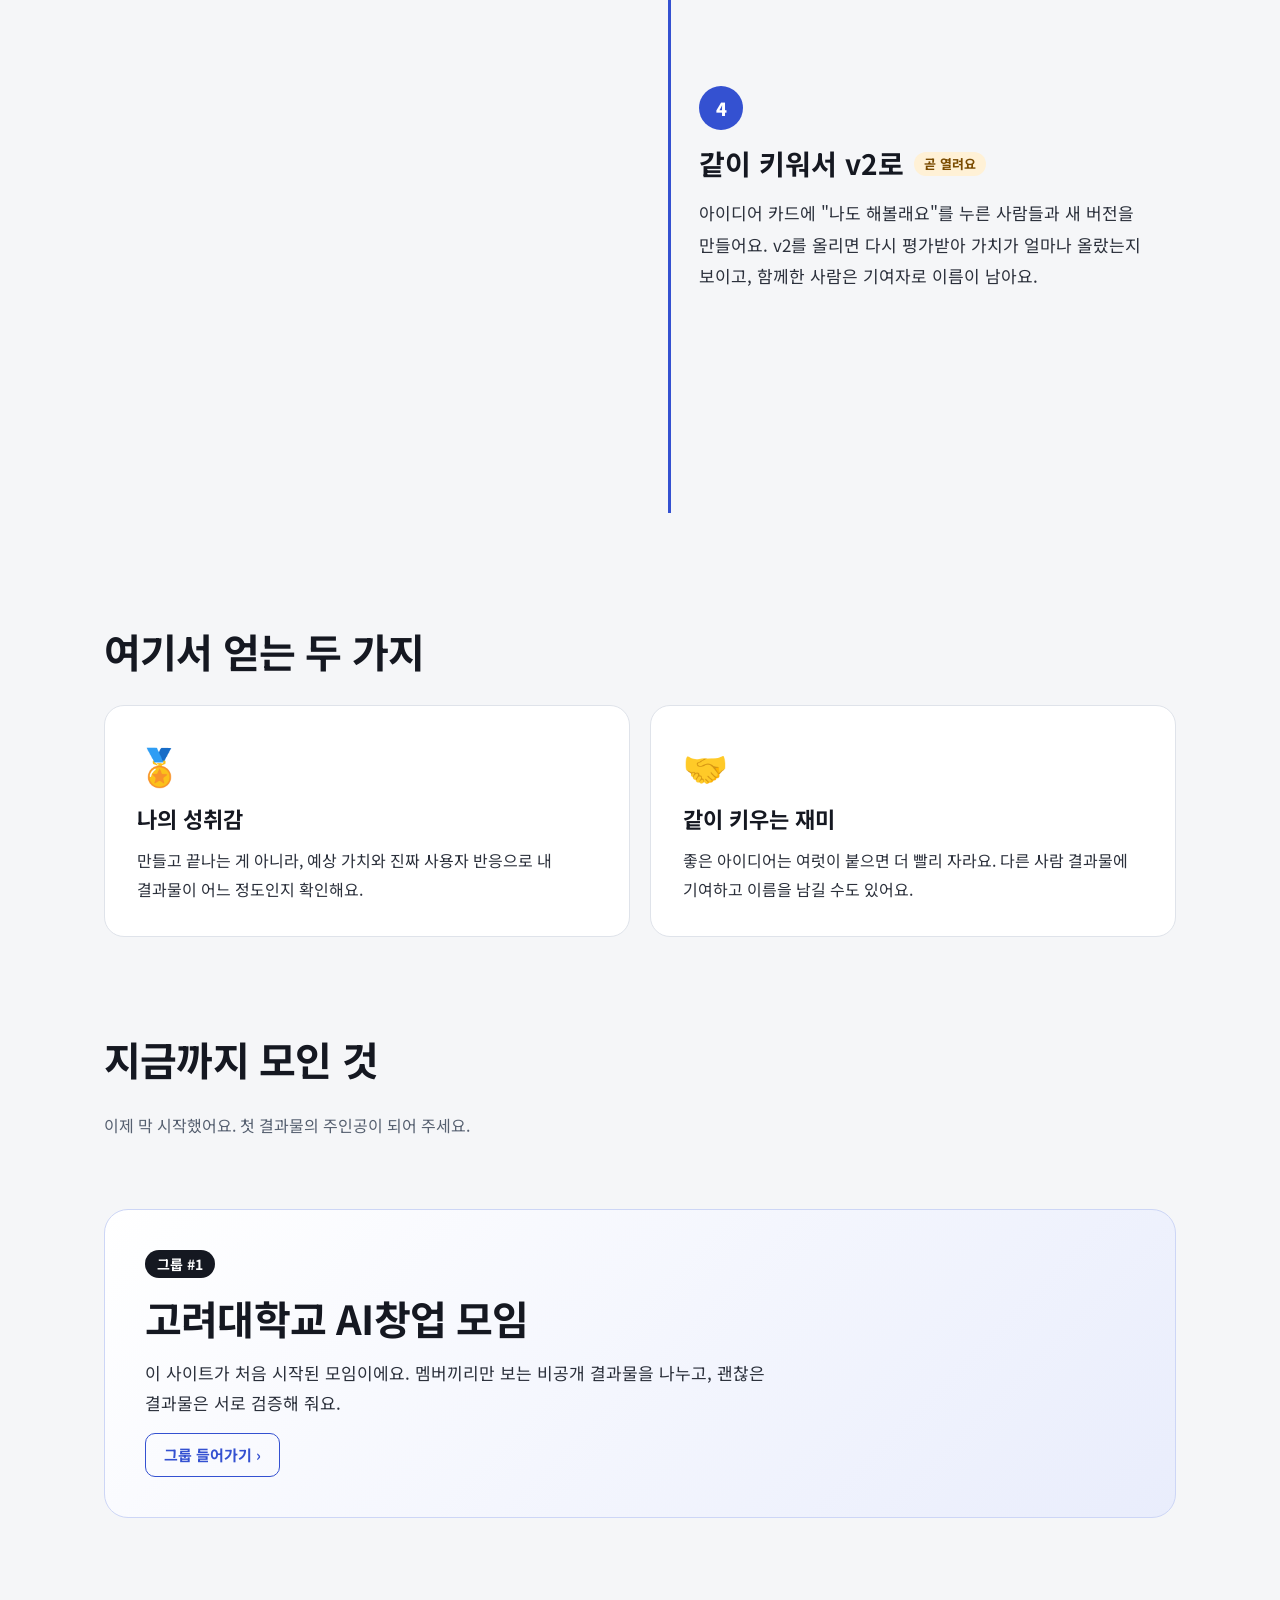
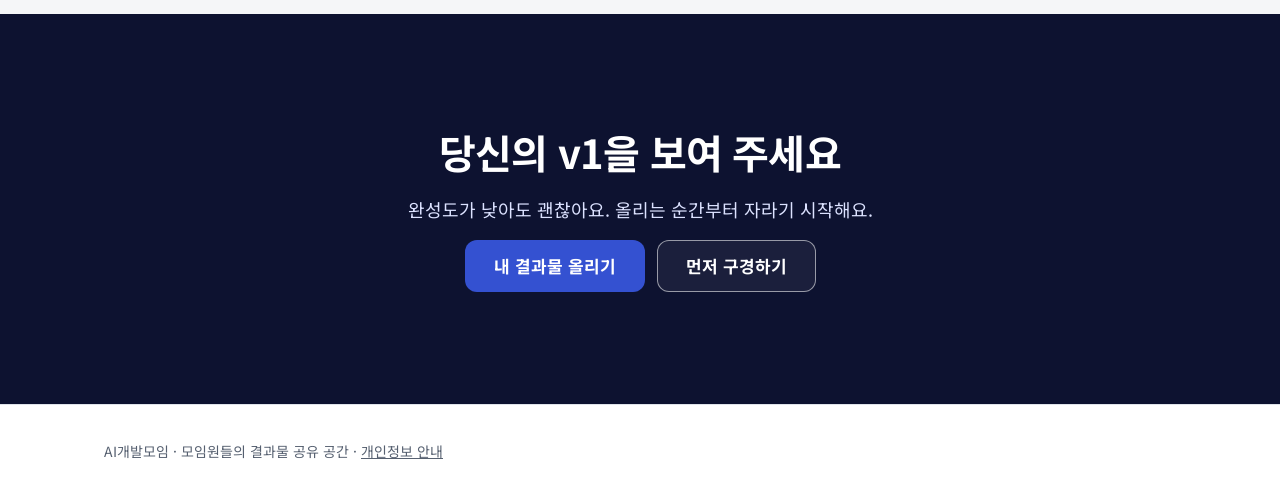
==== commit 4b7f5575: "첫 방문 소개 페이지 추가 (입자 배경, 3D 카드, 단계별 모션, 실제 숫자) - intro.html: 올리기 → AI 예상 가치/피드백 → 오픈소스 공개 → v2로 같이 키우기" ====
--- a/index.html
+++ b/index.html
@@ -3,6 +3,10 @@
 <head>
 <meta charset="utf-8">
 <meta name="viewport" content="width=device-width, initial-scale=1">
+<script>
+// 처음 온 사람은 소개 화면을 먼저 본다. 한 번 보면 다음부터는 바로 목록.
+try { if (!localStorage.getItem('korai-intro-seen') && !/[?&]list\b/.test(location.search)) location.replace('intro.html'); } catch (e) {}
+</script>
 <link rel="preconnect" href="https://fonts.googleapis.com">
 <link rel="preconnect" href="https://fonts.gstatic.com" crossorigin>
 <link rel="stylesheet" href="https://fonts.googleapis.com/css2?family=Noto+Sans+KR:wght@400;500;700&display=swap">
@@ -18,6 +22,7 @@
 AI개발모임
 </a>
 <nav class="site-nav" aria-label="주요 메뉴">
+<a class="nav-link" href="intro.html">소개</a>
 <a class="nav-link" href="index.html" aria-current="page">결과물 둘러보기</a>
 <a class="nav-link" href="groups.html">그룹 들어가기</a>
 <a class="btn btn-primary" href="submit.html">내 결과물 올리기</a>
--- a/assets/style.css
+++ b/assets/style.css
@@ -415,3 +415,33 @@
 .eval-older[open] > .eval-item { margin-top: 8px; }
 .tag-ai { background: var(--tint); color: var(--accent-dark); }
 .tag-final { background: #E7F6EC; color: #1E6B3A; }
+
+/* ---- 같이 개선하기 ---- */
+.tag-open { background: #EEF0FF; color: #2A3FA8; }
+.tag-seeking { background: #FFF4D6; color: #6B4A00; }
+.chip-sep { width: 1px; align-self: stretch; background: var(--line); margin: 0 4px; }
+.collab { gap: 16px; }
+.collab h3 { margin: 4px 0 0; font-size: 17px; }
+.idea-list, .panel .idea-list { list-style: none; margin: 0; padding: 0; display: flex; flex-direction: column; gap: 12px; }
+.idea-item { display: flex; flex-direction: column; gap: 8px; padding: 14px 16px; border: 1px solid var(--line); border-radius: 12px; background: var(--surface); }
+.idea-item.is-joined { border-color: var(--accent); background: var(--tint); }
+.idea-item.is-pending { border-style: dashed; }
+.idea-top { display: flex; align-items: flex-start; justify-content: space-between; gap: 12px; }
+.panel .idea-body { margin: 0; color: var(--ink); font-weight: 500; line-height: 1.6; }
+.idea-gain { flex: none; padding: 2px 10px; border-radius: 999px; background: #E7F6EC; color: #1E6B3A; font-size: 14px; font-weight: 700; }
+.idea-item .actions, .collab > .actions { display: flex; flex-wrap: wrap; gap: 8px; }
+.join-form input { width: 100%; }
+.panel .join-list, .join-list { list-style: none; margin: 0; padding: 0; display: flex; flex-direction: column; gap: 8px; font-size: 15px; }
+.join-list li { padding: 8px 12px; border-radius: 10px; background: var(--ground); line-height: 1.6; }
+.idea-closed { display: flex; align-items: center; justify-content: space-between; gap: 10px; margin-top: 8px; }
+.collab-settings summary, .eval-older summary { cursor: pointer; font-weight: 500; }
+.collab-settings .stack-sm { margin-top: 12px; }
+.credit-line { display: flex; flex-direction: column; gap: 4px; }
+.panel .value-change { margin: 0; font-size: 15px; color: var(--body); }
+.value-change.is-up strong { color: #1E6B3A; }
+.value-change.is-down strong { color: #A33A2B; }
+.panel .credit-people { margin: 0; font-size: 15px; }
+.collab-me { display: grid; grid-template-columns: 1fr; gap: 16px; }
+.collab-block { padding: 20px; gap: 12px; }
+.field-label { margin: 0; font-size: 15px; font-weight: 700; color: var(--ink); }
+.collab textarea { min-height: 72px; }
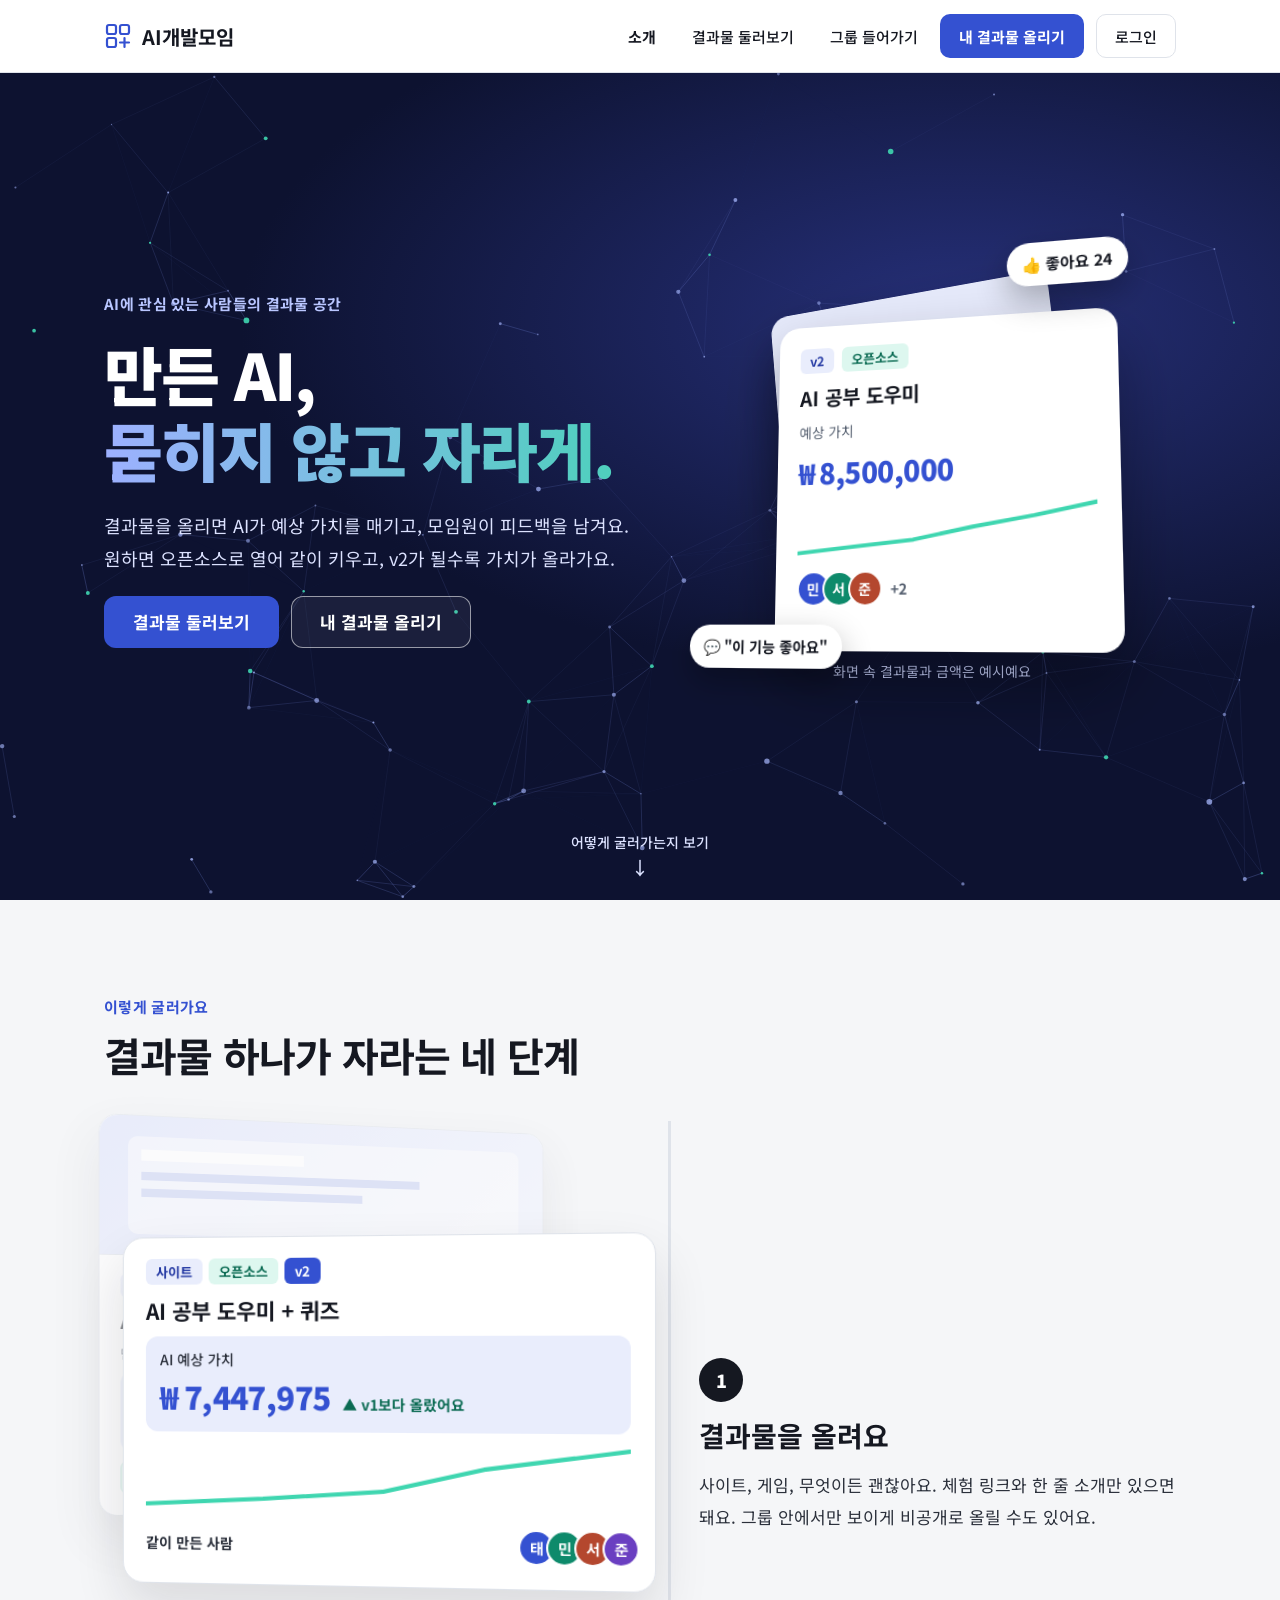
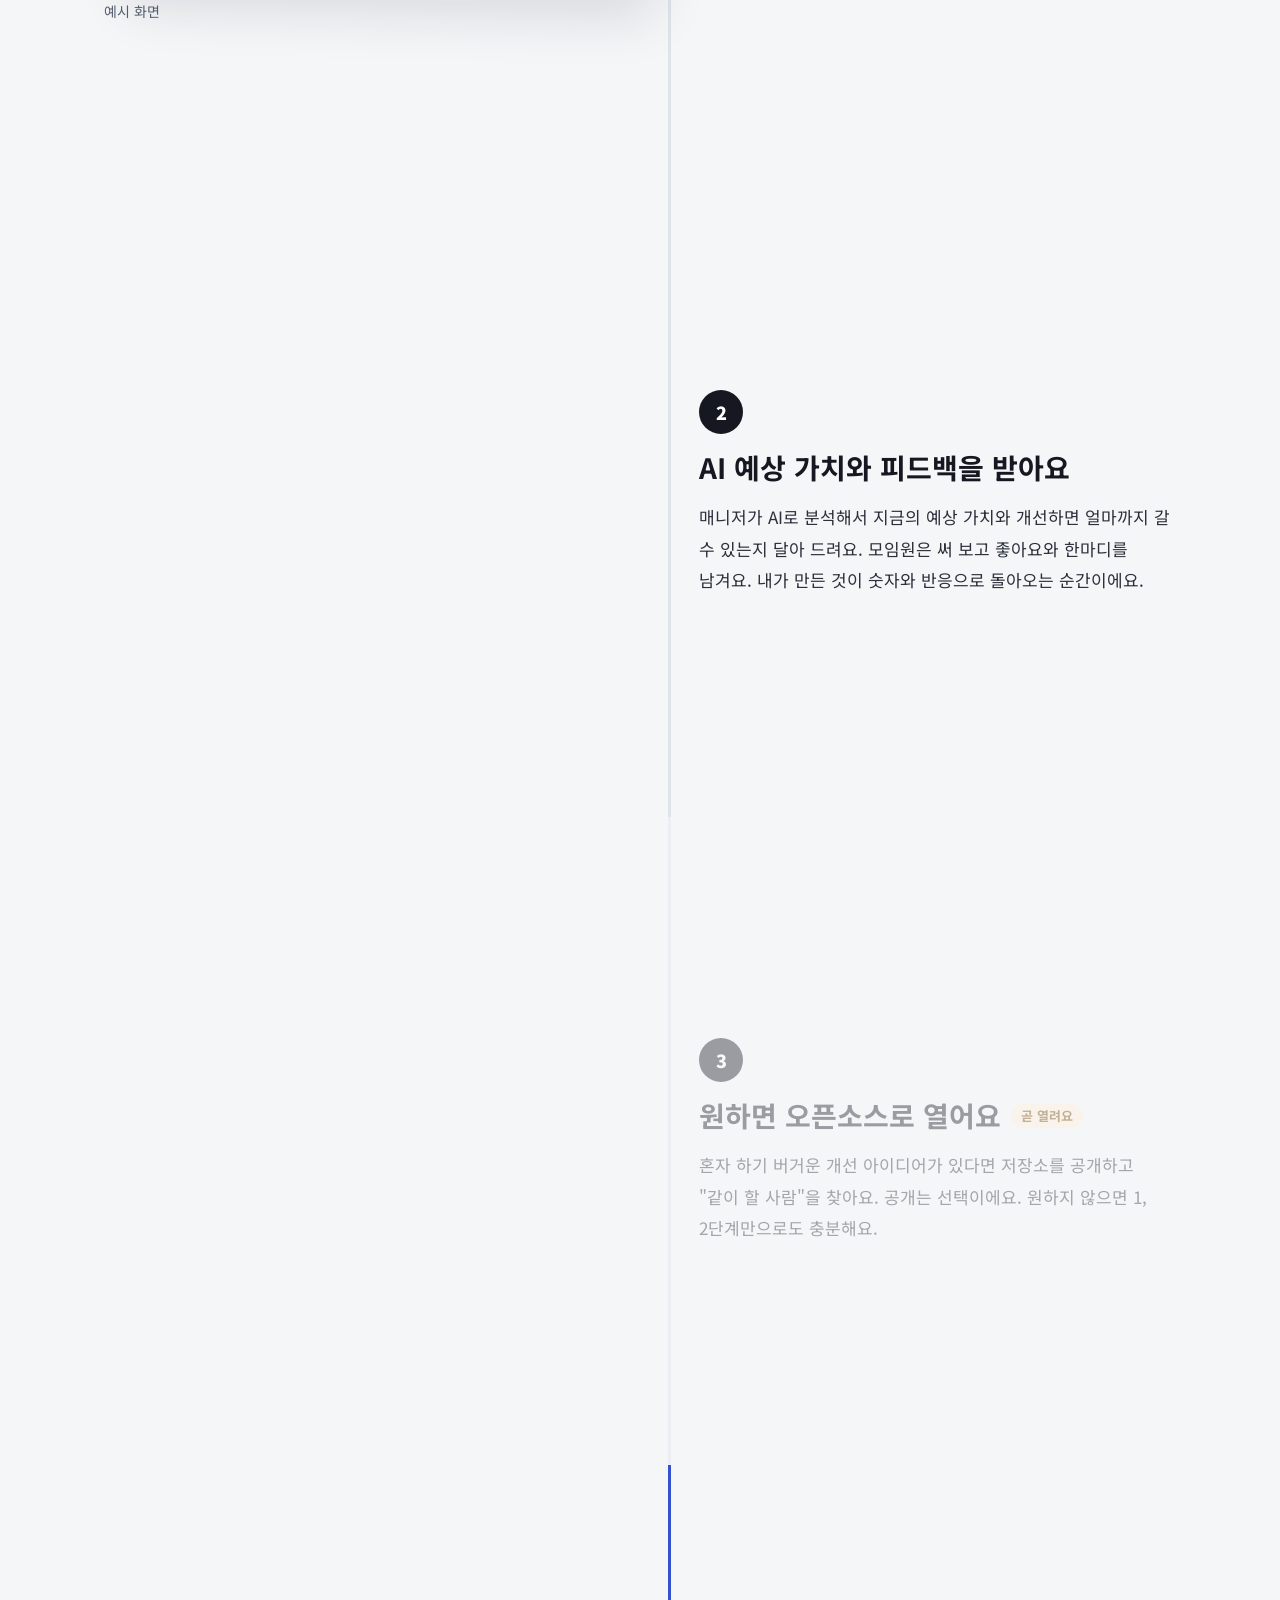
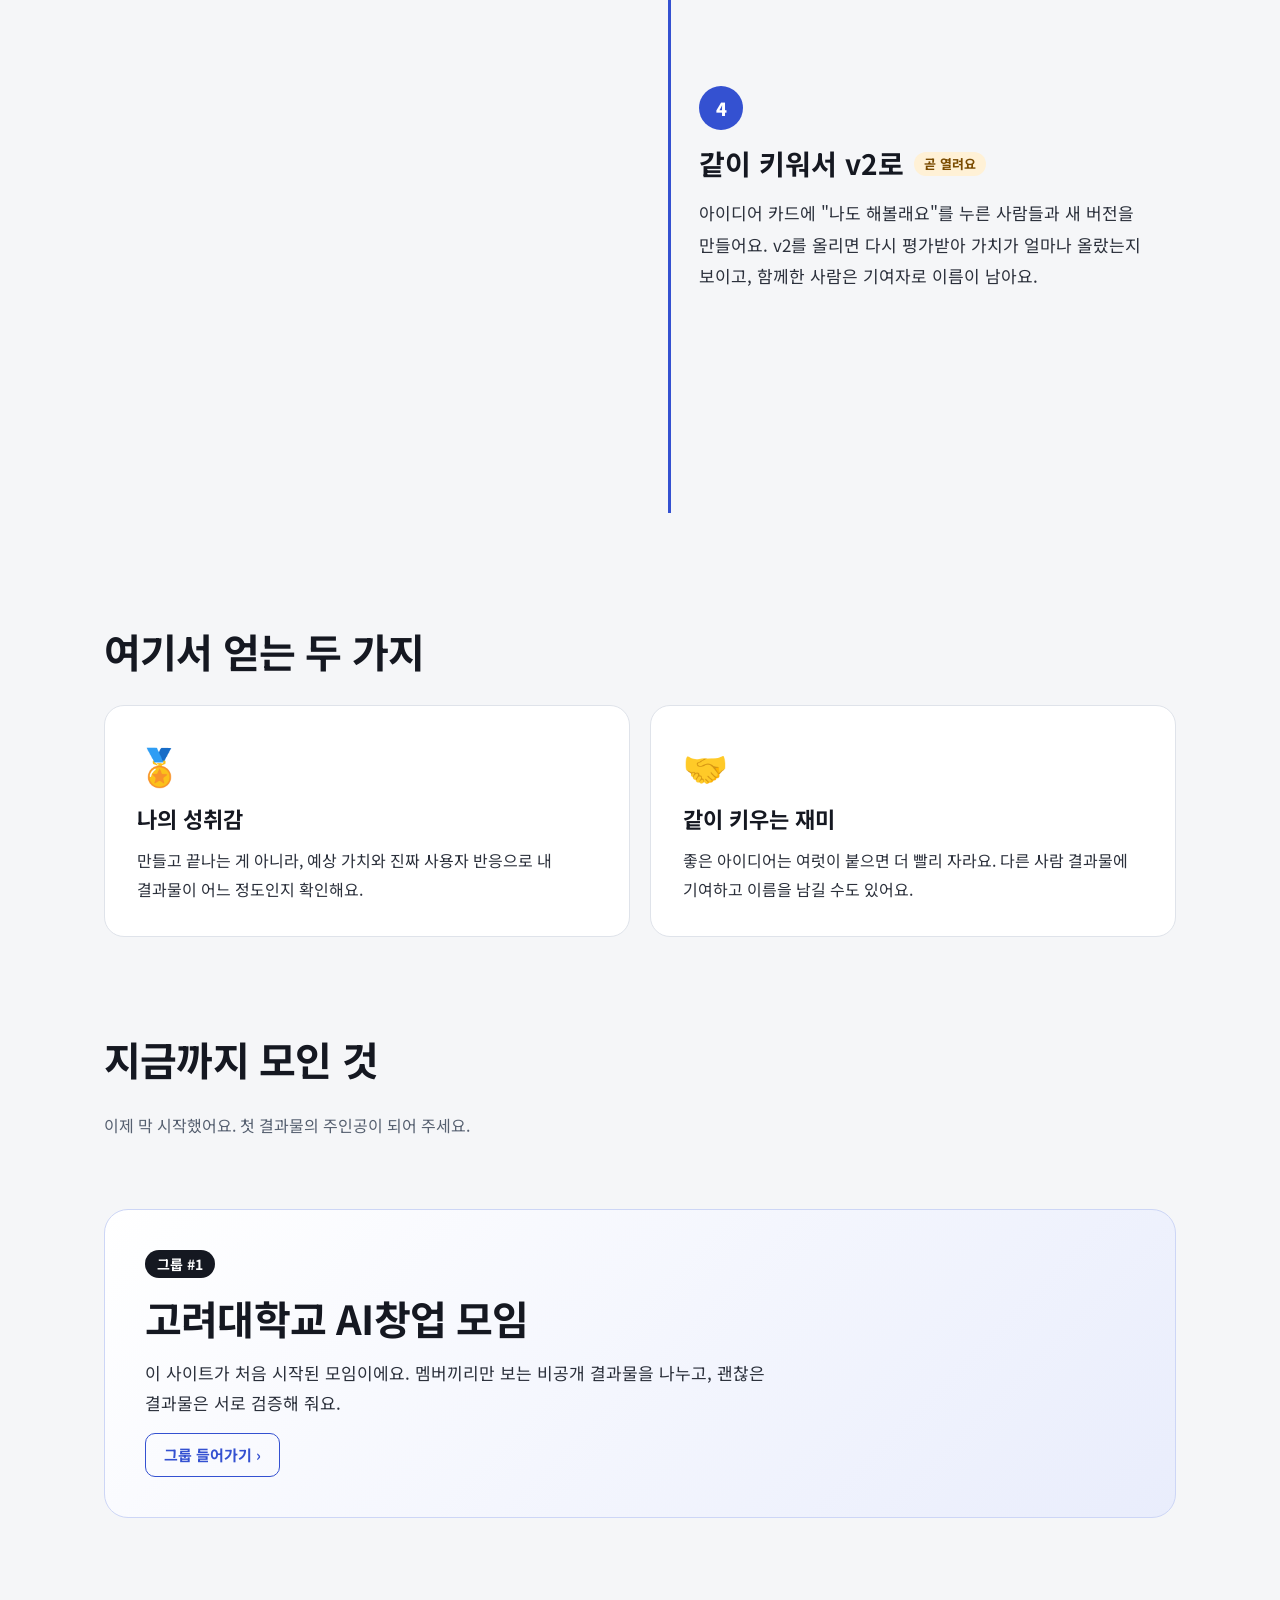
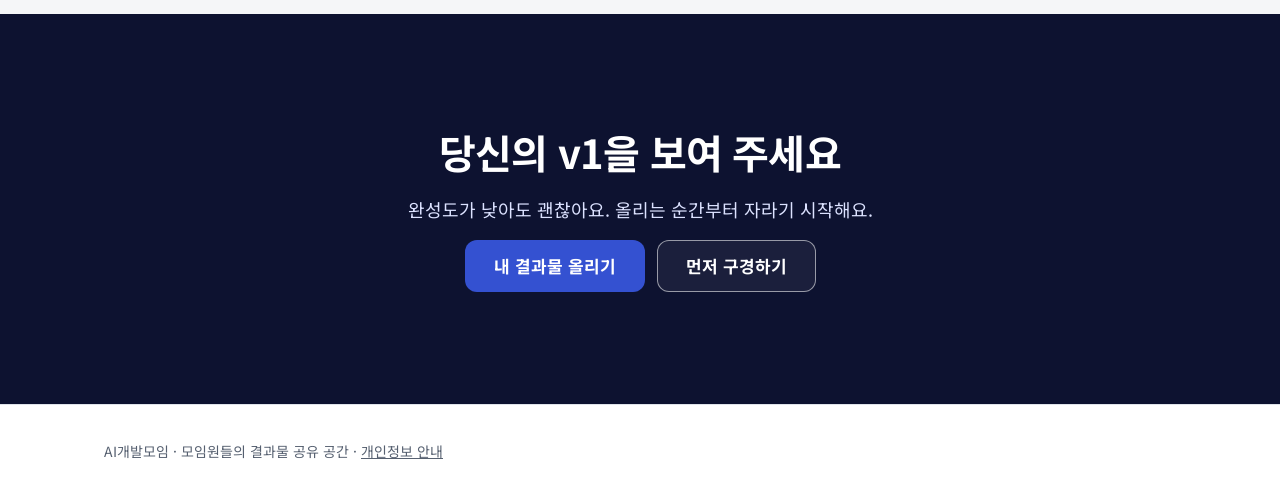
==== commit cacd6ef8: "Merge pull request #9 from ggpt1010-byte/claude/project-thread-x1d43j 같이 개선하기: 오픈소스 표시, AI 개선 아이디어, " ====
--- a/index.html
+++ b/index.html
@@ -10,7 +10,7 @@
 <link rel="preconnect" href="https://fonts.googleapis.com">
 <link rel="preconnect" href="https://fonts.gstatic.com" crossorigin>
 <link rel="stylesheet" href="https://fonts.googleapis.com/css2?family=Noto+Sans+KR:wght@400;500;700&display=swap">
-<link rel="stylesheet" href="assets/style.css?v=20261124b">
+<link rel="stylesheet" href="assets/style.css?v=20261124d">
 <title>AI개발모임 · 결과물 둘러보기</title>
 <meta name="description" content="모임원이 만든 AI 프로젝트를 구경하고 직접 써보는 곳">
 </head>
@@ -54,15 +54,16 @@
 <div class="board" id="board"></div>
 </main>
 <footer class="site-footer"><div class="inner">AI개발모임 · 모임원들의 결과물 공유 공간 · <a href="privacy.html">개인정보 안내</a></div></footer>
-<script src="assets/config.js?v=20261124b"></script>
+<script src="assets/config.js?v=20261124d"></script>
 <script src="assets/vendor/supabase-2.99.3.js"></script>
-<script src="assets/db.js?v=20261124b"></script>
-<script src="assets/account.js?v=20261124b"></script>
-<script src="assets/sheet.js?v=20261124b"></script>
-<script src="assets/app.js?v=20261124b"></script>
-<script src="assets/groups.js?v=20261124b"></script>
-<script src="assets/manager.js?v=20261124b"></script>
-<script src="assets/board.js?v=20261124b"></script>
-<script src="assets/list.js?v=20261124b"></script>
+<script src="assets/db.js?v=20261124d"></script>
+<script src="assets/account.js?v=20261124d"></script>
+<script src="assets/sheet.js?v=20261124d"></script>
+<script src="assets/app.js?v=20261124d"></script>
+<script src="assets/groups.js?v=20261124d"></script>
+<script src="assets/collab.js?v=20261124d"></script>
+<script src="assets/manager.js?v=20261124d"></script>
+<script src="assets/board.js?v=20261124d"></script>
+<script src="assets/list.js?v=20261124d"></script>
 </body>
 </html>
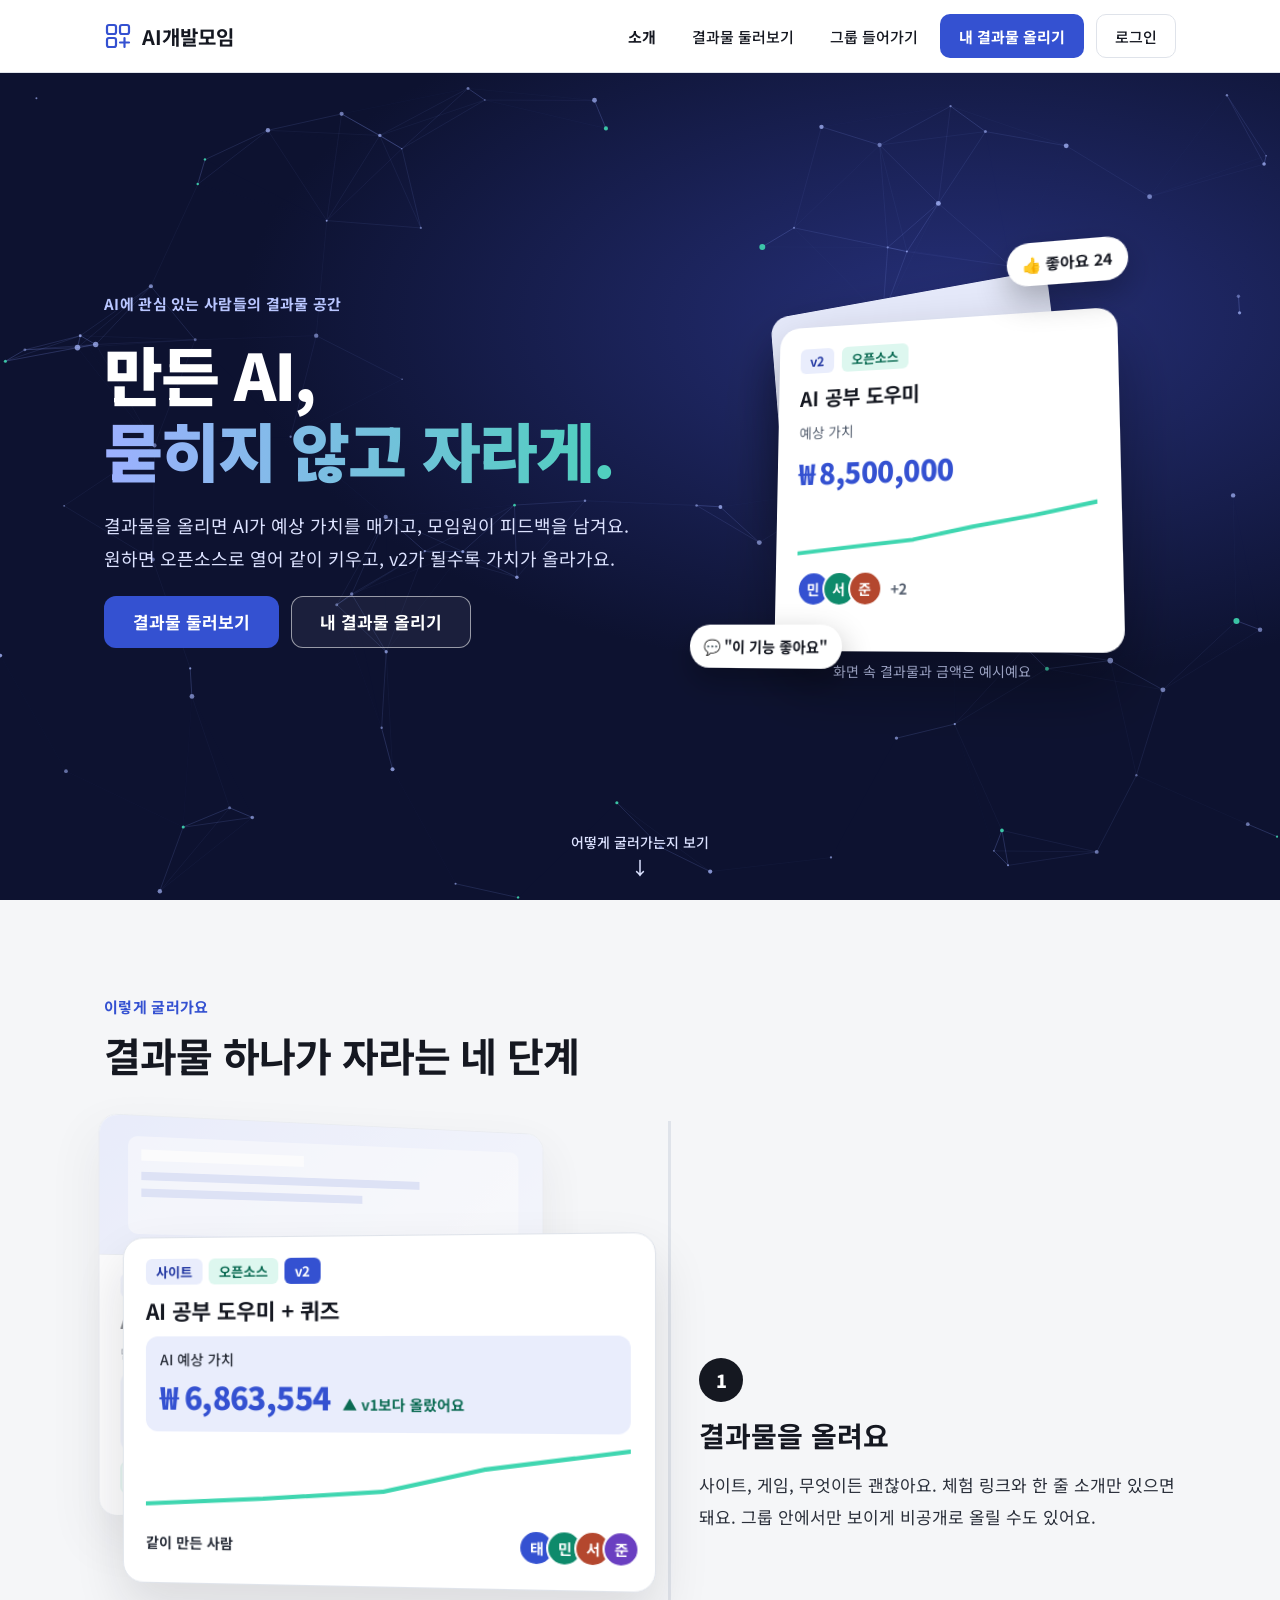
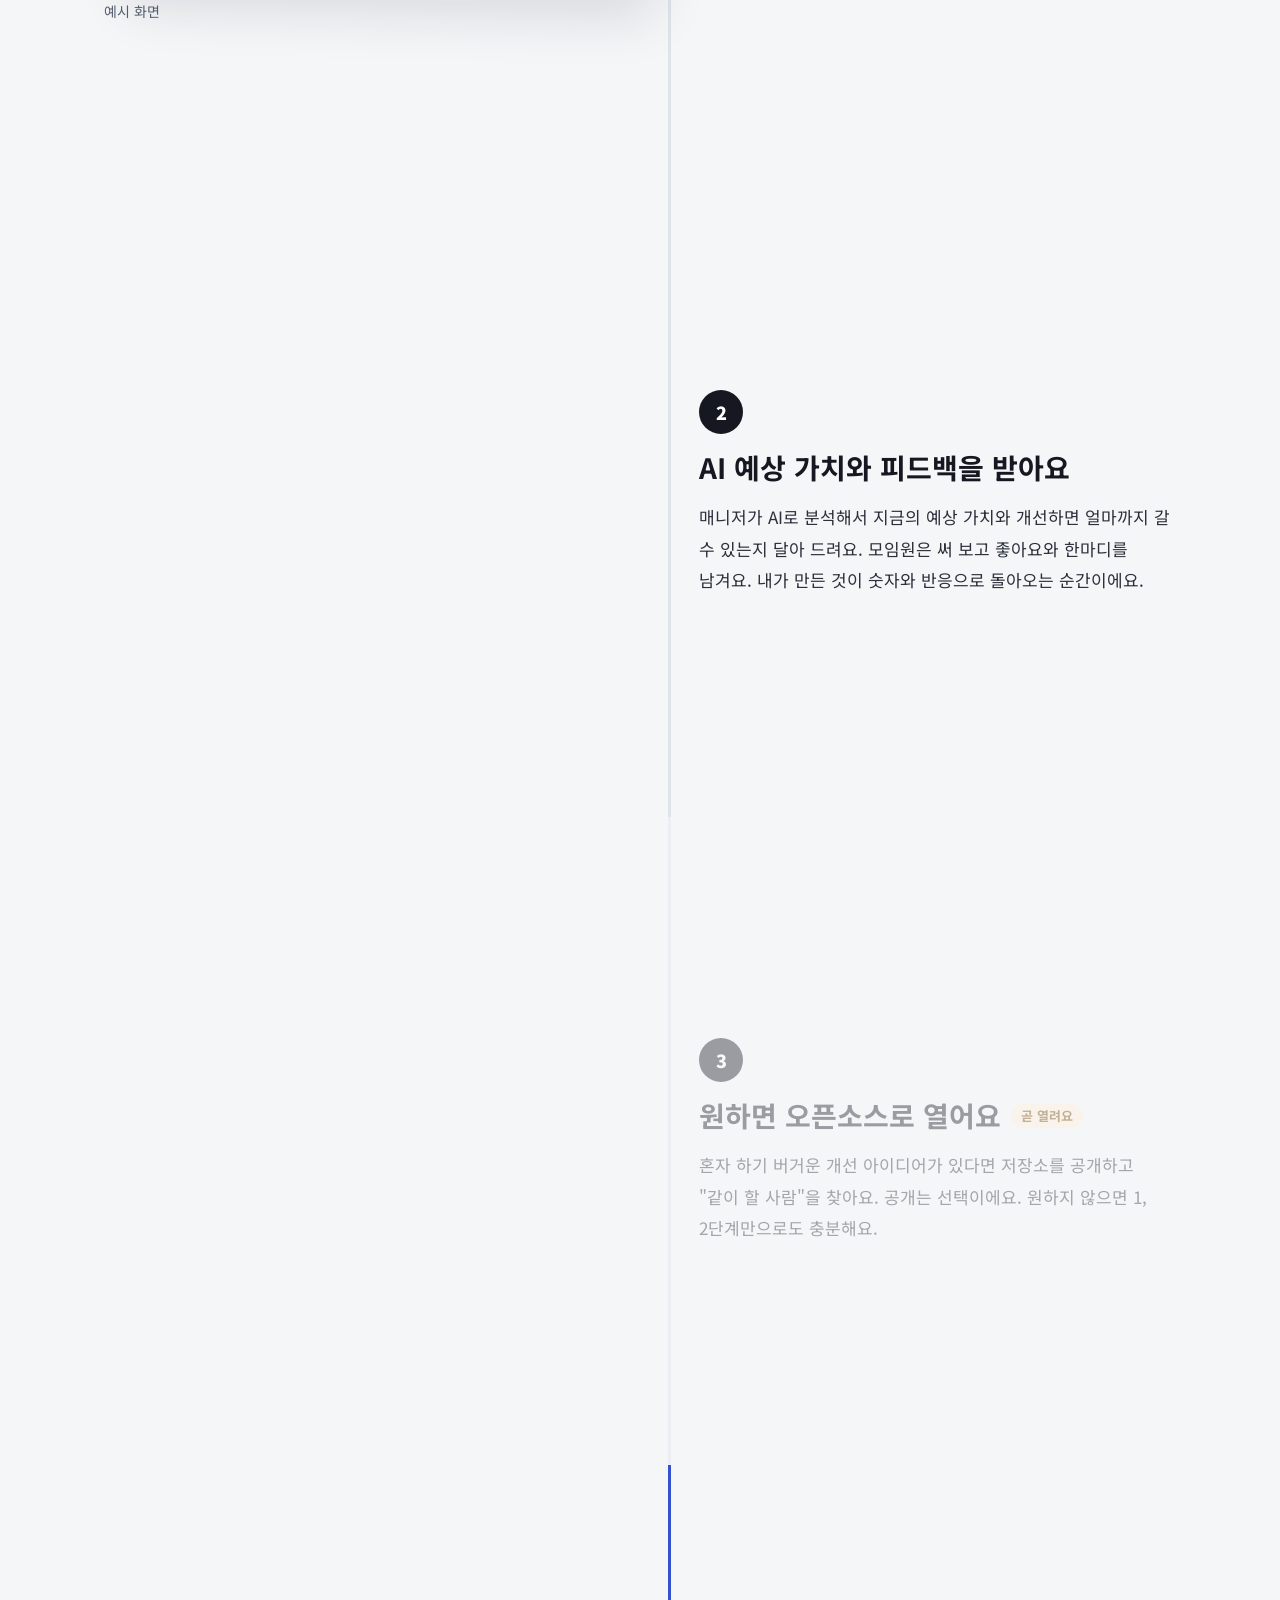
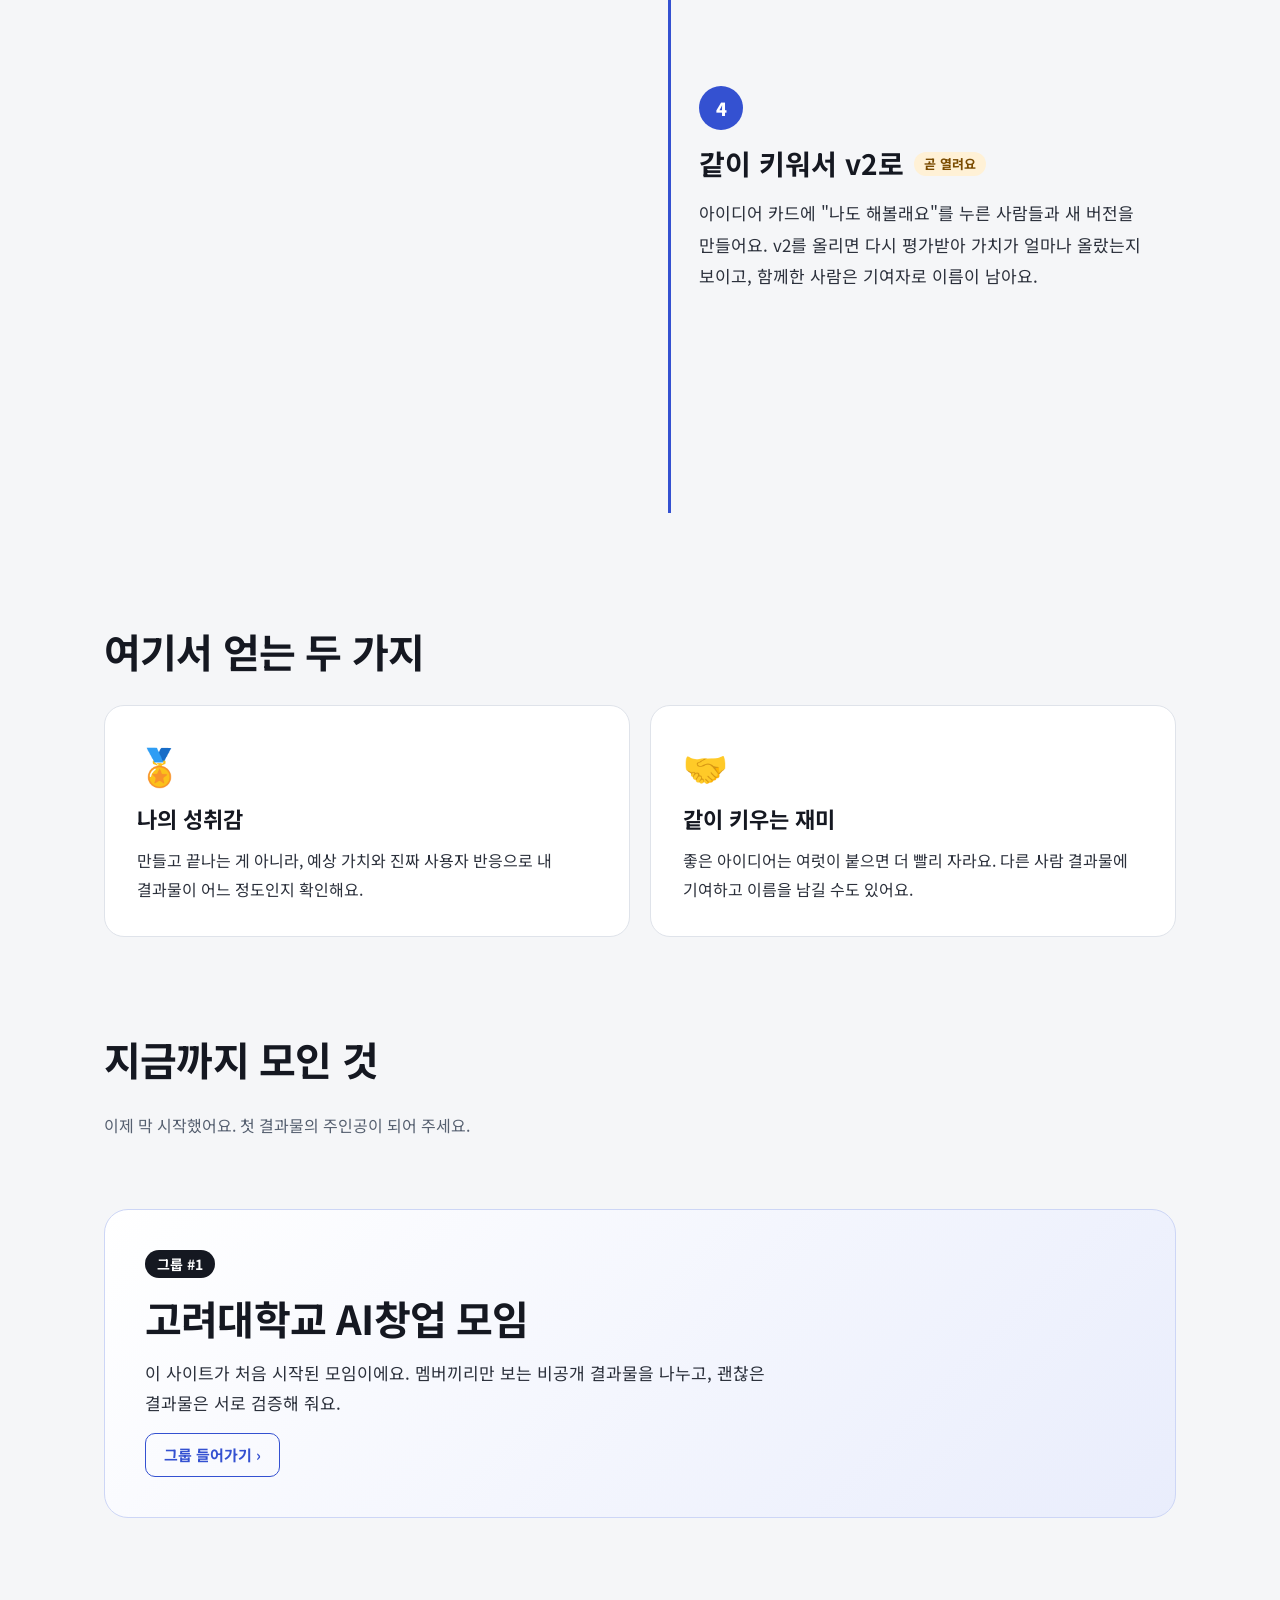
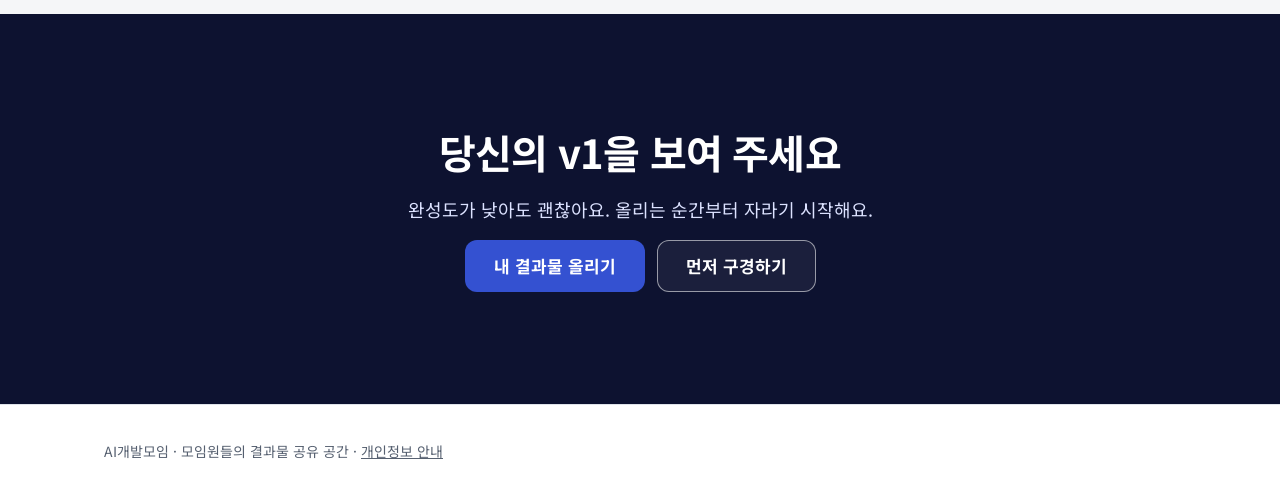
==== commit a5bb6577: "결과물 카드 3열로 바꾸고 줄넘김 없애기 - 넓은 화면 3열, 900px 아래 2열, 560px 아래 1열 - 배지 1줄(공개/비공개는 아이콘, 좁으면 협업 배지도 아이콘), 제목" ====
--- a/index.html
+++ b/index.html
@@ -10,7 +10,7 @@
 <link rel="preconnect" href="https://fonts.googleapis.com">
 <link rel="preconnect" href="https://fonts.gstatic.com" crossorigin>
 <link rel="stylesheet" href="https://fonts.googleapis.com/css2?family=Noto+Sans+KR:wght@400;500;700&display=swap">
-<link rel="stylesheet" href="assets/style.css?v=20261124d">
+<link rel="stylesheet" href="assets/style.css?v=20261124e">
 <title>AI개발모임 · 결과물 둘러보기</title>
 <meta name="description" content="모임원이 만든 AI 프로젝트를 구경하고 직접 써보는 곳">
 </head>
@@ -54,16 +54,16 @@
 <div class="board" id="board"></div>
 </main>
 <footer class="site-footer"><div class="inner">AI개발모임 · 모임원들의 결과물 공유 공간 · <a href="privacy.html">개인정보 안내</a></div></footer>
-<script src="assets/config.js?v=20261124d"></script>
+<script src="assets/config.js?v=20261124e"></script>
 <script src="assets/vendor/supabase-2.99.3.js"></script>
-<script src="assets/db.js?v=20261124d"></script>
-<script src="assets/account.js?v=20261124d"></script>
-<script src="assets/sheet.js?v=20261124d"></script>
-<script src="assets/app.js?v=20261124d"></script>
-<script src="assets/groups.js?v=20261124d"></script>
-<script src="assets/collab.js?v=20261124d"></script>
-<script src="assets/manager.js?v=20261124d"></script>
-<script src="assets/board.js?v=20261124d"></script>
-<script src="assets/list.js?v=20261124d"></script>
+<script src="assets/db.js?v=20261124e"></script>
+<script src="assets/account.js?v=20261124e"></script>
+<script src="assets/sheet.js?v=20261124e"></script>
+<script src="assets/app.js?v=20261124e"></script>
+<script src="assets/groups.js?v=20261124e"></script>
+<script src="assets/collab.js?v=20261124e"></script>
+<script src="assets/manager.js?v=20261124e"></script>
+<script src="assets/board.js?v=20261124e"></script>
+<script src="assets/list.js?v=20261124e"></script>
 </body>
 </html>
--- a/assets/style.css
+++ b/assets/style.css
@@ -364,12 +364,11 @@
 
 /* 결과물 판: 이번 주 새 결과물, 순위 */
 .board { display: flex; flex-direction: column; gap: 40px; }
-.grid-4 { grid-template-columns: repeat(4, minmax(0, 1fr)); gap: 20px; }
-@media (max-width: 1040px) { .grid-4 { grid-template-columns: repeat(3, minmax(0, 1fr)); } }
-@media (max-width: 780px) { .grid-4 { grid-template-columns: repeat(2, minmax(0, 1fr)); } }
-@media (max-width: 540px) { .grid-4 { grid-template-columns: minmax(0, 1fr); } }
-.grid-4 .card-body { padding: 16px; }
-.grid-4 .card h2 { font-size: 18px; }
+.grid-cards { grid-template-columns: repeat(3, minmax(0, 1fr)); gap: 24px; }
+@media (max-width: 900px) { .grid-cards { grid-template-columns: repeat(2, minmax(0, 1fr)); gap: 16px; } }
+@media (max-width: 560px) { .grid-cards { grid-template-columns: minmax(0, 1fr); } }
+.grid-cards .card-body { padding: 18px; }
+.grid-cards .card h2 { font-size: 19px; }
 .week-box {
   display: flex; flex-direction: column; gap: 18px; padding: 22px; border-radius: 20px;
   border: 2px solid var(--accent); background: var(--tint);
@@ -400,8 +399,6 @@
 .version-item { display: flex; flex-direction: column; gap: 6px; padding: 14px 16px; border: 1px solid var(--line); border-radius: 12px; }
 .version-top { display: flex; flex-wrap: wrap; align-items: baseline; justify-content: space-between; gap: 8px; }
 .version-item p { margin: 0; }
-.grid-4 .card-top { flex-direction: column; gap: 8px; }
-.grid-4 .card-when { flex-direction: row; flex-wrap: wrap; align-items: center; gap: 4px 10px; text-align: left; }
 .card-when span { white-space: nowrap; }
 
 /* 잠깐 띄우는 안내 (로그인 실패 등) */
@@ -445,3 +442,26 @@
 .collab-block { padding: 20px; gap: 12px; }
 .field-label { margin: 0; font-size: 15px; font-weight: 700; color: var(--ink); }
 .collab textarea { min-height: 72px; }
+
+/* ---- 결과물 카드: 줄 수 고정(배지 1줄, 제목 1줄, 만든 사람·날짜 1줄, 소개 2줄) ---- */
+.tag-row-card { flex-wrap: nowrap; overflow: hidden; }
+.tag-row-card .tag { flex: none; white-space: nowrap; }
+.tag-icon { padding: 4px 7px; }
+.card h2 { white-space: nowrap; overflow: hidden; text-overflow: ellipsis; }
+.card .card-when { display: block; margin: -4px 0 0; font-size: 14px; color: var(--muted); text-align: left; white-space: nowrap; overflow: hidden; text-overflow: ellipsis; }
+.card .summary {
+  display: -webkit-box; -webkit-line-clamp: 2; -webkit-box-orient: vertical; overflow: hidden;
+  min-height: calc(1.65em * 2); flex-grow: 0;
+}
+.card .card-body > .btn-block { margin-top: auto; }
+.card-value { flex-wrap: nowrap; }
+.card-value > span { white-space: nowrap; overflow: hidden; text-overflow: ellipsis; min-width: 0; }
+.card-value:has(strong) { flex-direction: column; align-items: flex-start; gap: 4px; }
+.tag-row-card { gap: 5px; }
+.tag-row-card .tag { padding: 3px 8px; font-size: 12px; }
+.tag-row-card .tag-icon { padding: 3px 6px; }
+.card .card-value { min-height: 58px; align-content: center; }
+/* 카드가 좁아서 배지가 한 줄에 안 들어가면 협업 배지는 아이콘만 남긴다(마우스를 올리면 이름이 보인다). */
+.grid-cards .card-body { container-type: inline-size; }
+@container (max-width: 300px) { .tag-row-card .tag-seeking .tag-text { display: none; } }
+@container (max-width: 250px) { .tag-row-card .tag-open .tag-text { display: none; } }
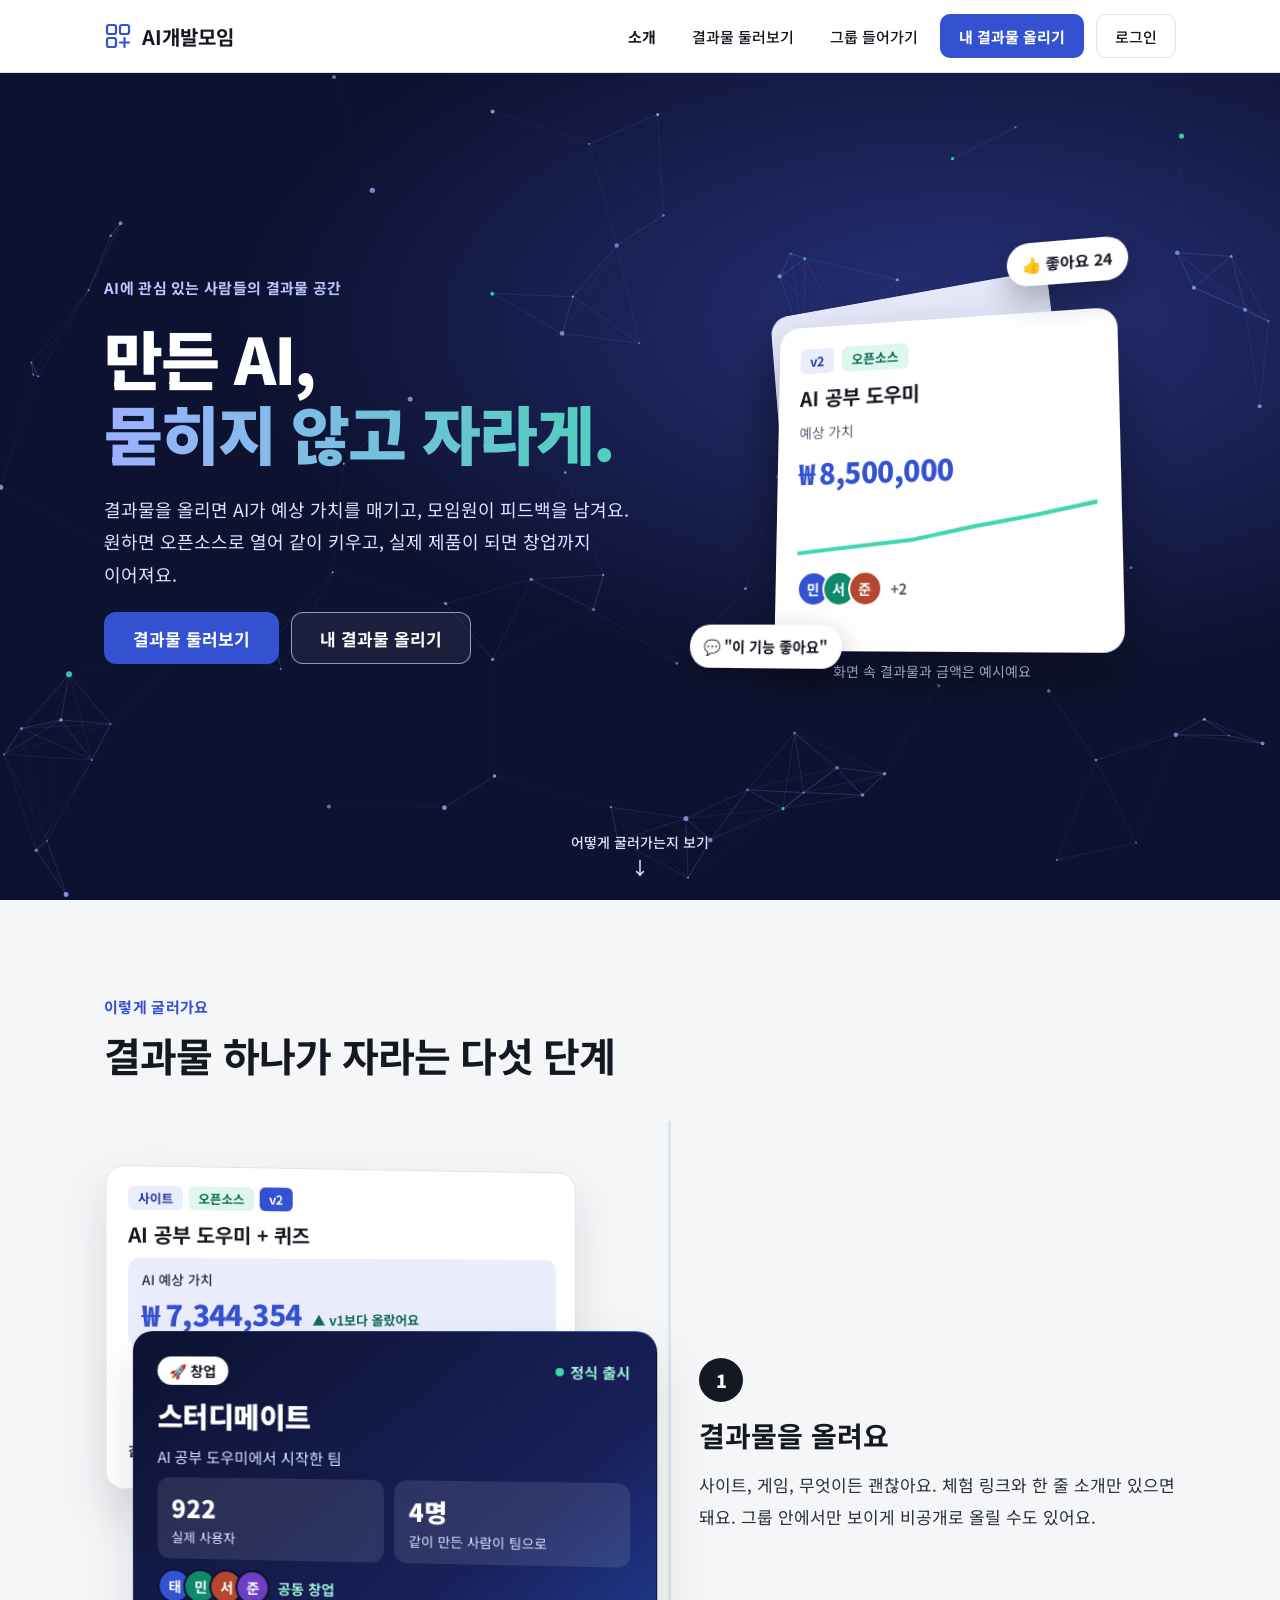
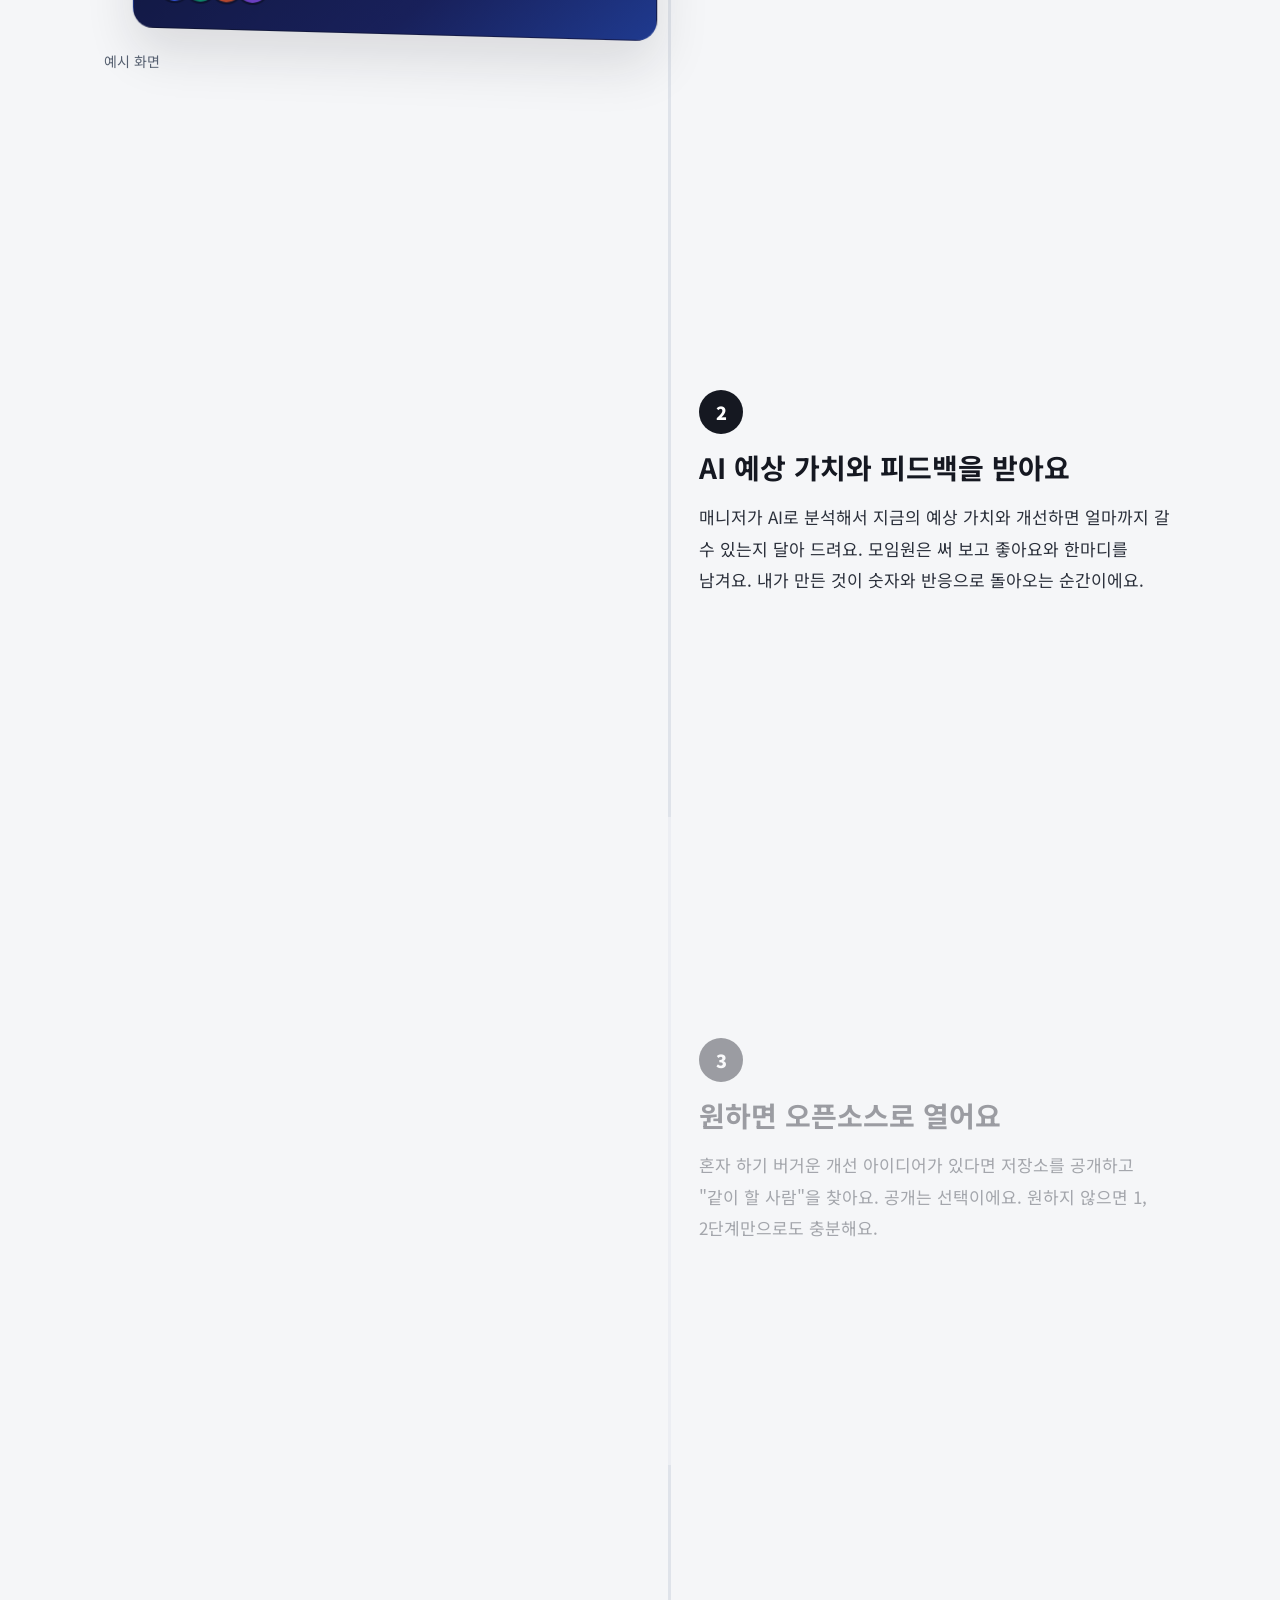
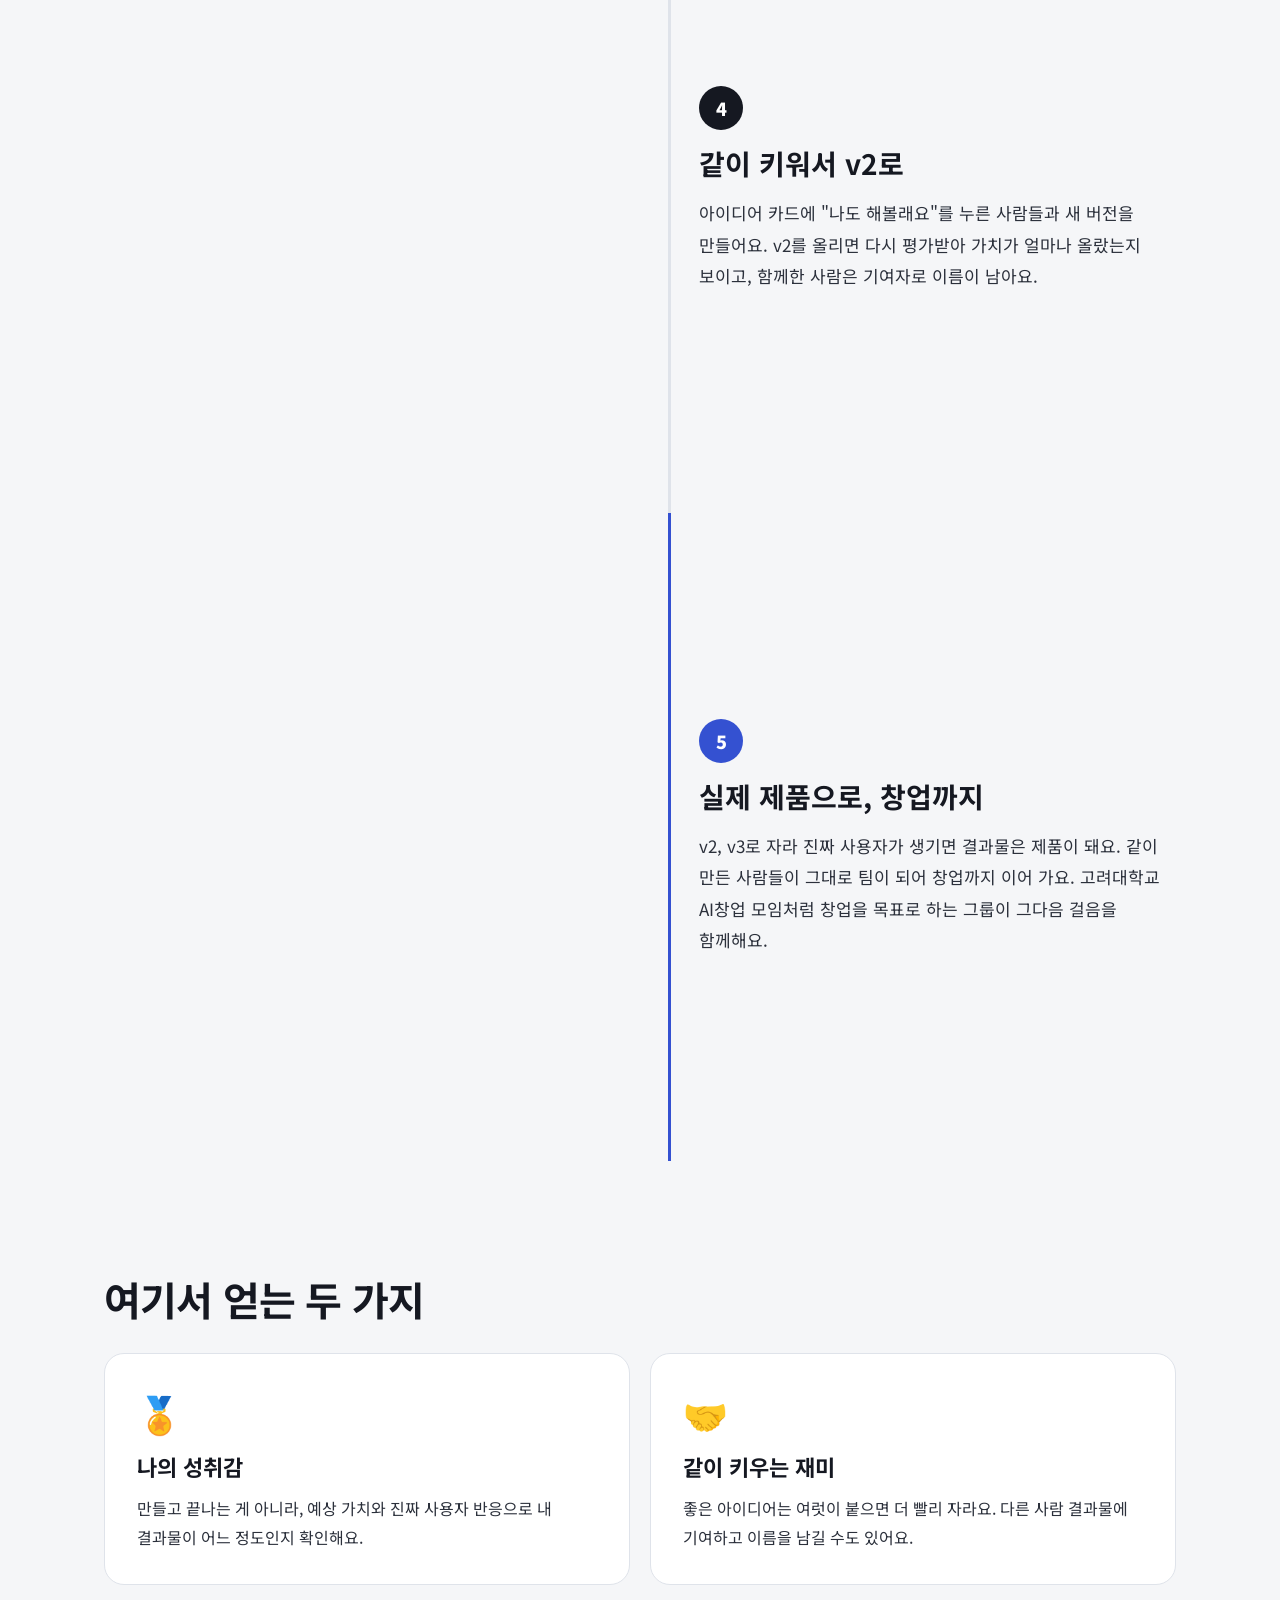
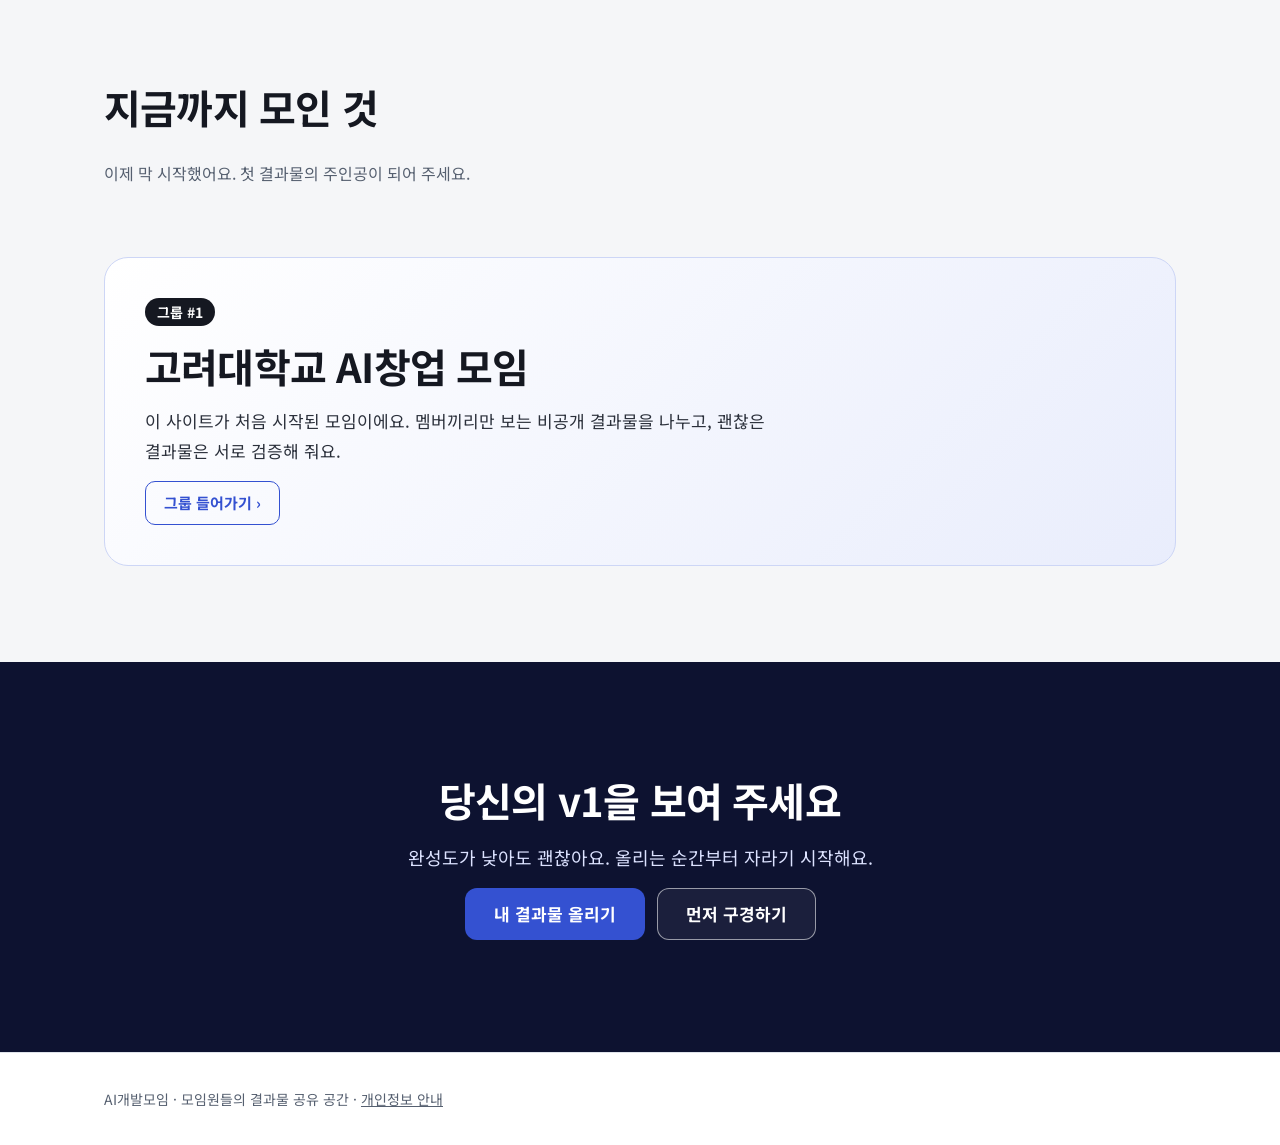
==== commit c19b2a42: "목록 맨 위를 슬라이드로: 이번 주 새 결과물, 좋아요 Top 4, 조회수 Top 4 위쪽 버튼으로 고르고 6초마다 저절로 넘어간다. 마우스를 올리거나 만지는 동안, 안을 키보드로" ====
--- a/index.html
+++ b/index.html
@@ -10,7 +10,7 @@
 <link rel="preconnect" href="https://fonts.googleapis.com">
 <link rel="preconnect" href="https://fonts.gstatic.com" crossorigin>
 <link rel="stylesheet" href="https://fonts.googleapis.com/css2?family=Noto+Sans+KR:wght@400;500;700&display=swap">
-<link rel="stylesheet" href="assets/style.css?v=20261124e">
+<link rel="stylesheet" href="assets/style.css?v=20261124f">
 <title>AI개발모임 · 결과물 둘러보기</title>
 <meta name="description" content="모임원이 만든 AI 프로젝트를 구경하고 직접 써보는 곳">
 </head>
@@ -47,23 +47,23 @@
 <span class="promo-go">내 결과물 올리기 ›</span>
 </a>
 </section>
-<div class="toolbar">
+<div class="toolbar list-filters" id="list-toolbar">
 <div class="chips" id="chips" role="group" aria-label="분류로 걸러 보기"></div>
 <p class="count" id="count" aria-live="polite"></p>
 </div>
 <div class="board" id="board"></div>
 </main>
 <footer class="site-footer"><div class="inner">AI개발모임 · 모임원들의 결과물 공유 공간 · <a href="privacy.html">개인정보 안내</a></div></footer>
-<script src="assets/config.js?v=20261124e"></script>
+<script src="assets/config.js?v=20261124f"></script>
 <script src="assets/vendor/supabase-2.99.3.js"></script>
-<script src="assets/db.js?v=20261124e"></script>
-<script src="assets/account.js?v=20261124e"></script>
-<script src="assets/sheet.js?v=20261124e"></script>
-<script src="assets/app.js?v=20261124e"></script>
-<script src="assets/groups.js?v=20261124e"></script>
-<script src="assets/collab.js?v=20261124e"></script>
-<script src="assets/manager.js?v=20261124e"></script>
-<script src="assets/board.js?v=20261124e"></script>
-<script src="assets/list.js?v=20261124e"></script>
+<script src="assets/db.js?v=20261124f"></script>
+<script src="assets/account.js?v=20261124f"></script>
+<script src="assets/sheet.js?v=20261124f"></script>
+<script src="assets/app.js?v=20261124f"></script>
+<script src="assets/groups.js?v=20261124f"></script>
+<script src="assets/collab.js?v=20261124f"></script>
+<script src="assets/manager.js?v=20261124f"></script>
+<script src="assets/board.js?v=20261124f"></script>
+<script src="assets/list.js?v=20261124f"></script>
 </body>
 </html>
--- a/assets/style.css
+++ b/assets/style.css
@@ -369,11 +369,6 @@
 @media (max-width: 560px) { .grid-cards { grid-template-columns: minmax(0, 1fr); } }
 .grid-cards .card-body { padding: 18px; }
 .grid-cards .card h2 { font-size: 19px; }
-.week-box {
-  display: flex; flex-direction: column; gap: 18px; padding: 22px; border-radius: 20px;
-  border: 2px solid var(--accent); background: var(--tint);
-}
-.week-head { display: flex; flex-wrap: wrap; align-items: baseline; justify-content: space-between; gap: 8px; }
 .sort-box { display: flex; align-items: center; gap: 8px; font-size: 15px; color: var(--body); }
 .sort-select {
   min-height: 44px; padding: 0 12px; border: 1px solid var(--field-line); border-radius: 10px;
@@ -462,6 +457,72 @@
 .tag-row-card .tag-icon { padding: 3px 6px; }
 .card .card-value { min-height: 58px; align-content: center; }
 /* 카드가 좁아서 배지가 한 줄에 안 들어가면 협업 배지는 아이콘만 남긴다(마우스를 올리면 이름이 보인다). */
-.grid-cards .card-body { container-type: inline-size; }
+.grid-cards .card-body, .hl-grid .card-body { container-type: inline-size; }
 @container (max-width: 300px) { .tag-row-card .tag-seeking .tag-text { display: none; } }
 @container (max-width: 250px) { .tag-row-card .tag-open .tag-text { display: none; } }
+
+/* 맨 위 슬라이드: 이번 주 새 결과물, 좋아요 Top 4, 조회수 Top 4 */
+.hl {
+  display: flex; flex-direction: column; gap: 16px; padding: 20px 22px 18px; border-radius: 20px;
+  border: 2px solid var(--accent); background: var(--tint); min-width: 0;
+}
+.hl-foot { display: flex; align-items: center; gap: 12px; }
+.hl-tabs { display: flex; flex-wrap: wrap; gap: 8px; }
+.hl-tab {
+  display: inline-flex; align-items: center; gap: 8px; min-height: 44px; padding: 0 16px; border-radius: 999px;
+  border: 1px solid var(--accent); background: var(--surface); color: var(--accent-dark);
+  font-family: inherit; font-size: 15px; font-weight: 700; cursor: pointer;
+}
+.hl-tab:hover { background: #F4F6FE; }
+.hl-tab[aria-selected="true"] { background: var(--accent); color: #FFFFFF; }
+.hl-tab-count {
+  min-width: 24px; padding: 1px 7px; border-radius: 999px; background: var(--tint); color: var(--accent-dark);
+  font-size: 13px; font-weight: 700; text-align: center;
+}
+.hl-tab[aria-selected="true"] .hl-tab-count { background: #FFFFFF; color: var(--accent-dark); }
+.hl-pause {
+  display: inline-flex; align-items: center; gap: 6px; min-height: 44px; padding: 0 14px; border-radius: 10px;
+  border: 1px solid var(--field-line); background: var(--surface); color: var(--ink);
+  font-family: inherit; font-size: 14px; font-weight: 500; cursor: pointer;
+}
+.hl-pause:hover { border-color: var(--accent); }
+.hl-track { display: grid; min-width: 0; }
+.hl-panel {
+  grid-area: 1 / 1; min-width: 0; display: flex; flex-direction: column; gap: 14px;
+  visibility: hidden; opacity: 0; transition: opacity 0.35s ease, visibility 0s linear 0.35s;
+}
+.hl-panel.is-on { visibility: visible; opacity: 1; transition: opacity 0.35s ease; }
+.hl-desc { margin: 0; font-size: 15px; line-height: 1.6; color: var(--body); }
+.hl-grid { display: grid; grid-template-columns: repeat(4, minmax(0, 1fr)); gap: 16px; }
+.hl-grid .card-body { padding: 16px; }
+.hl-grid .card h2 { font-size: 18px; }
+.hl-empty {
+  display: flex; align-items: center; justify-content: center; min-height: 160px; padding: 24px;
+  border: 1px dashed var(--field-line); border-radius: 14px; background: var(--surface); text-align: center;
+}
+.hl-empty p { margin: 0; font-size: 15px; line-height: 1.6; color: var(--body); }
+.hl-progress { flex: 1; height: 4px; border-radius: 999px; background: #C9D2F5; overflow: hidden; }
+.hl-bar { display: block; width: 0; height: 100%; background: var(--accent); }
+.list-filters { justify-content: flex-start; }
+@media (max-width: 1023px) {
+  .hl-grid { grid-template-columns: repeat(2, minmax(0, 1fr)); }
+}
+/* 폰: 카드 4개를 세로로 쌓으면 너무 길어서, 한 줄로 두고 옆으로 밀어 본다. */
+@media (max-width: 560px) {
+  .hl { padding: 16px 14px 14px; gap: 14px; }
+  .hl-tabs { display: grid; grid-template-columns: repeat(3, minmax(0, 1fr)); gap: 6px; }
+  .hl-tab {
+    flex-wrap: wrap; justify-content: center; align-content: center; min-height: 56px; padding: 6px 8px;
+    border-radius: 14px; font-size: 14px; line-height: 1.35; gap: 2px 6px; text-align: center;
+  }
+  .hl-pause-text { position: absolute; width: 1px; height: 1px; overflow: hidden; clip: rect(0 0 0 0); white-space: nowrap; }
+  .hl-pause { width: 44px; padding: 0; justify-content: center; }
+  .hl-grid {
+    display: flex; overflow-x: auto; scroll-snap-type: x mandatory; gap: 12px;
+    margin: 0 -14px; padding: 6px 14px 10px; scroll-padding: 0 14px;
+  }
+  .hl-grid > .card { flex: 0 0 86%; scroll-snap-align: start; }
+}
+@media (prefers-reduced-motion: reduce) {
+  .hl-panel, .hl-panel.is-on { transition: none; }
+}
